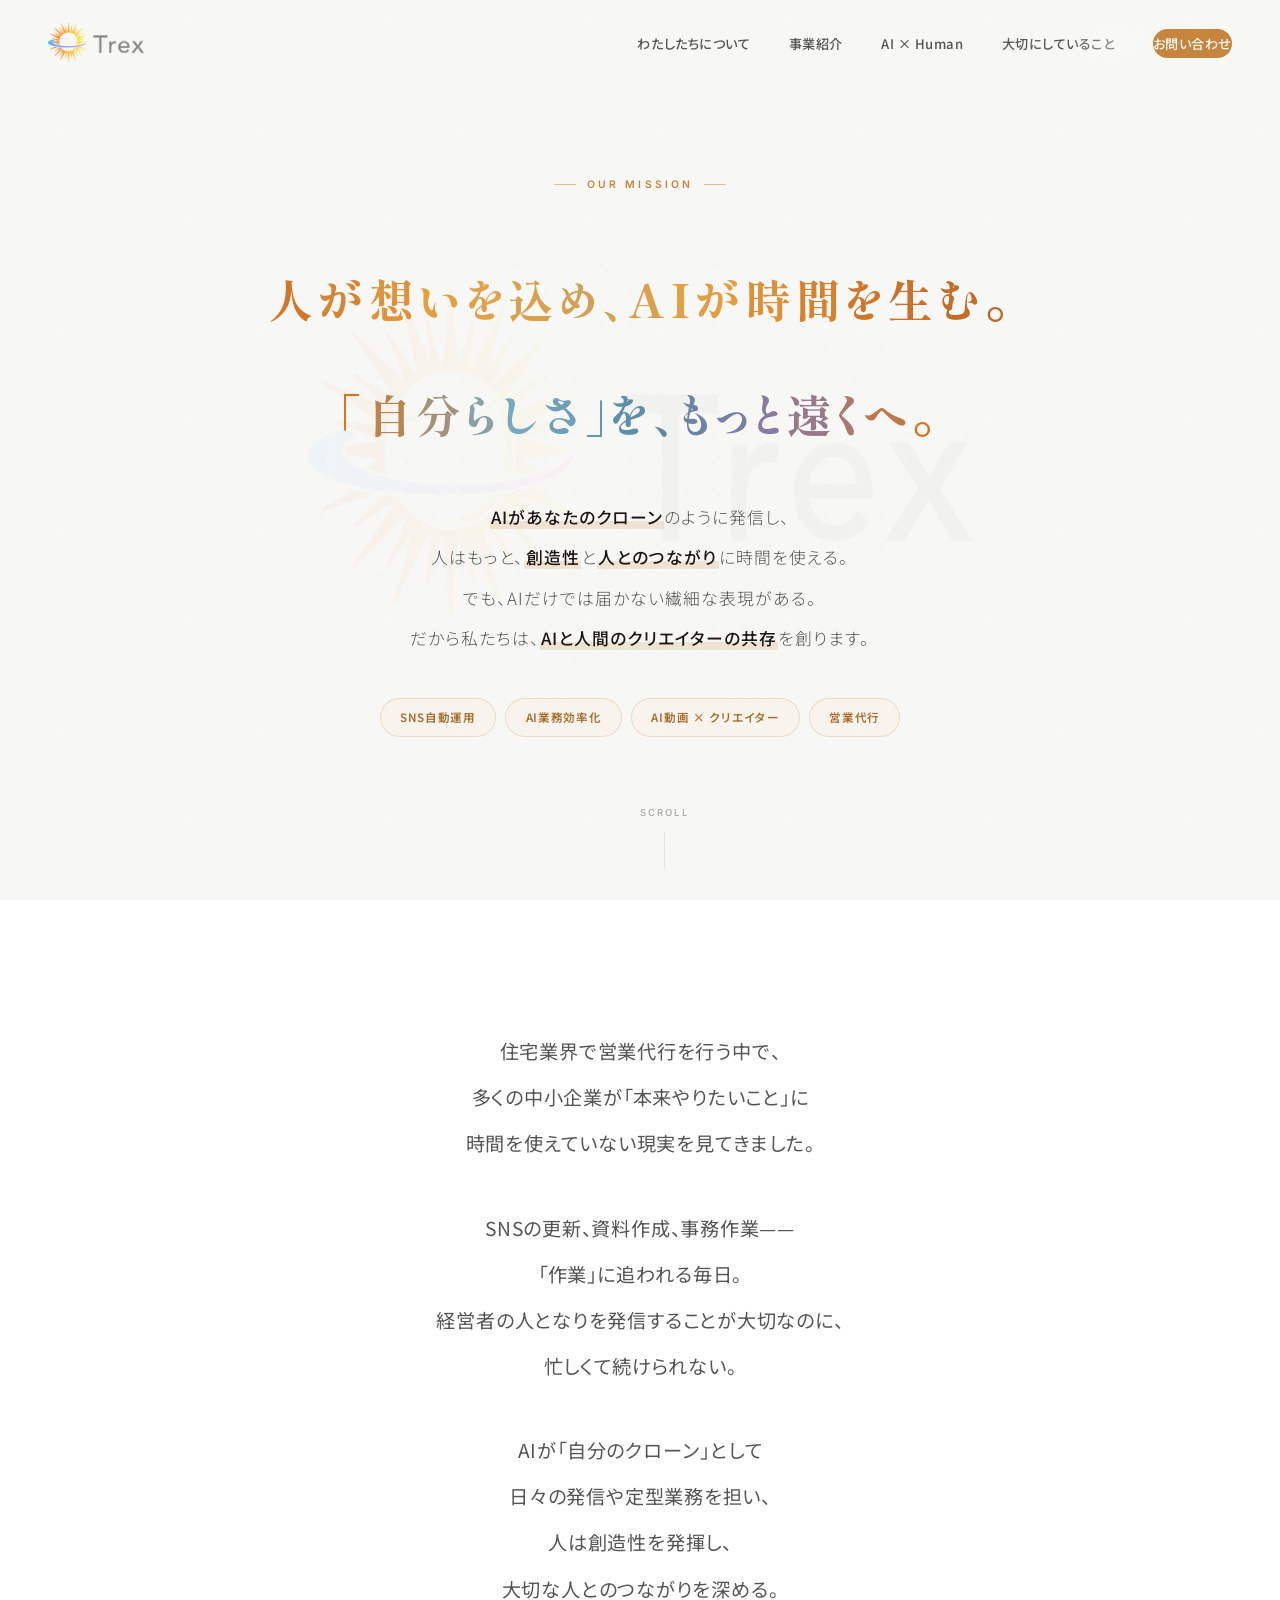
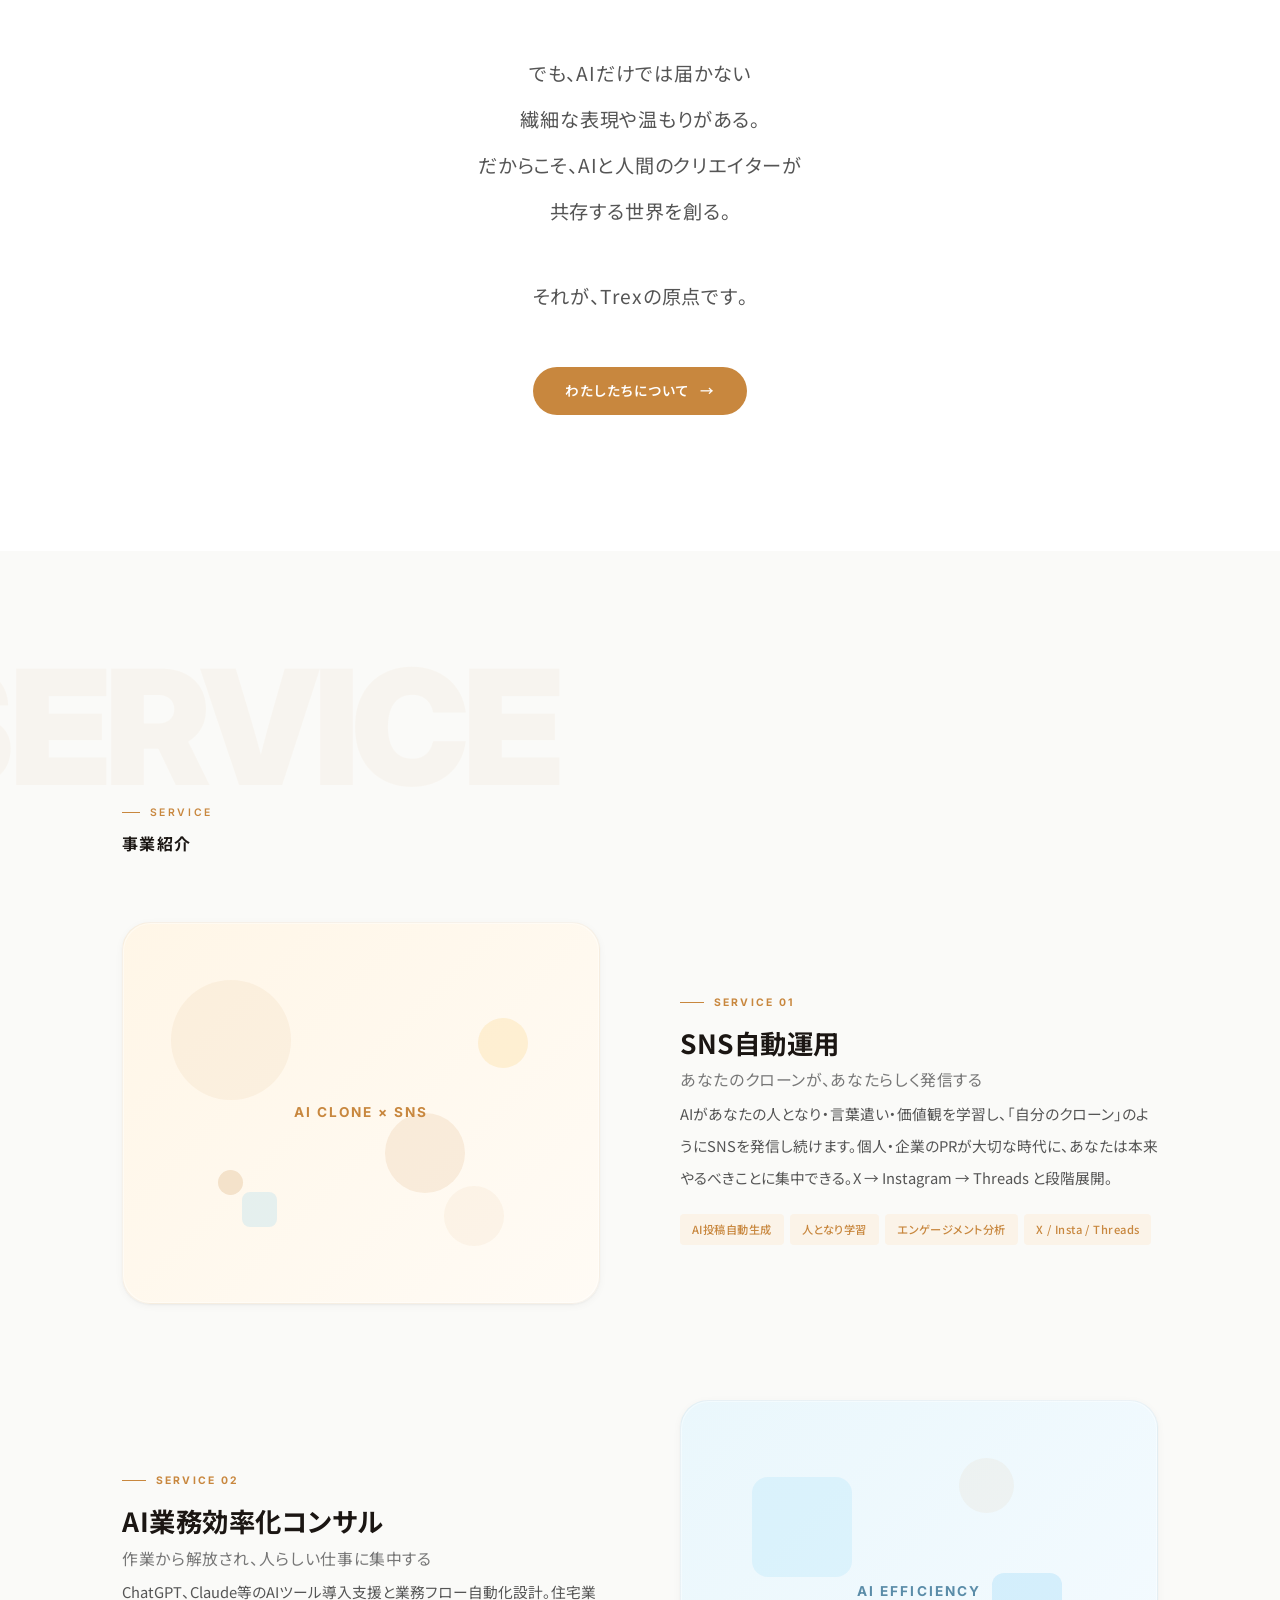
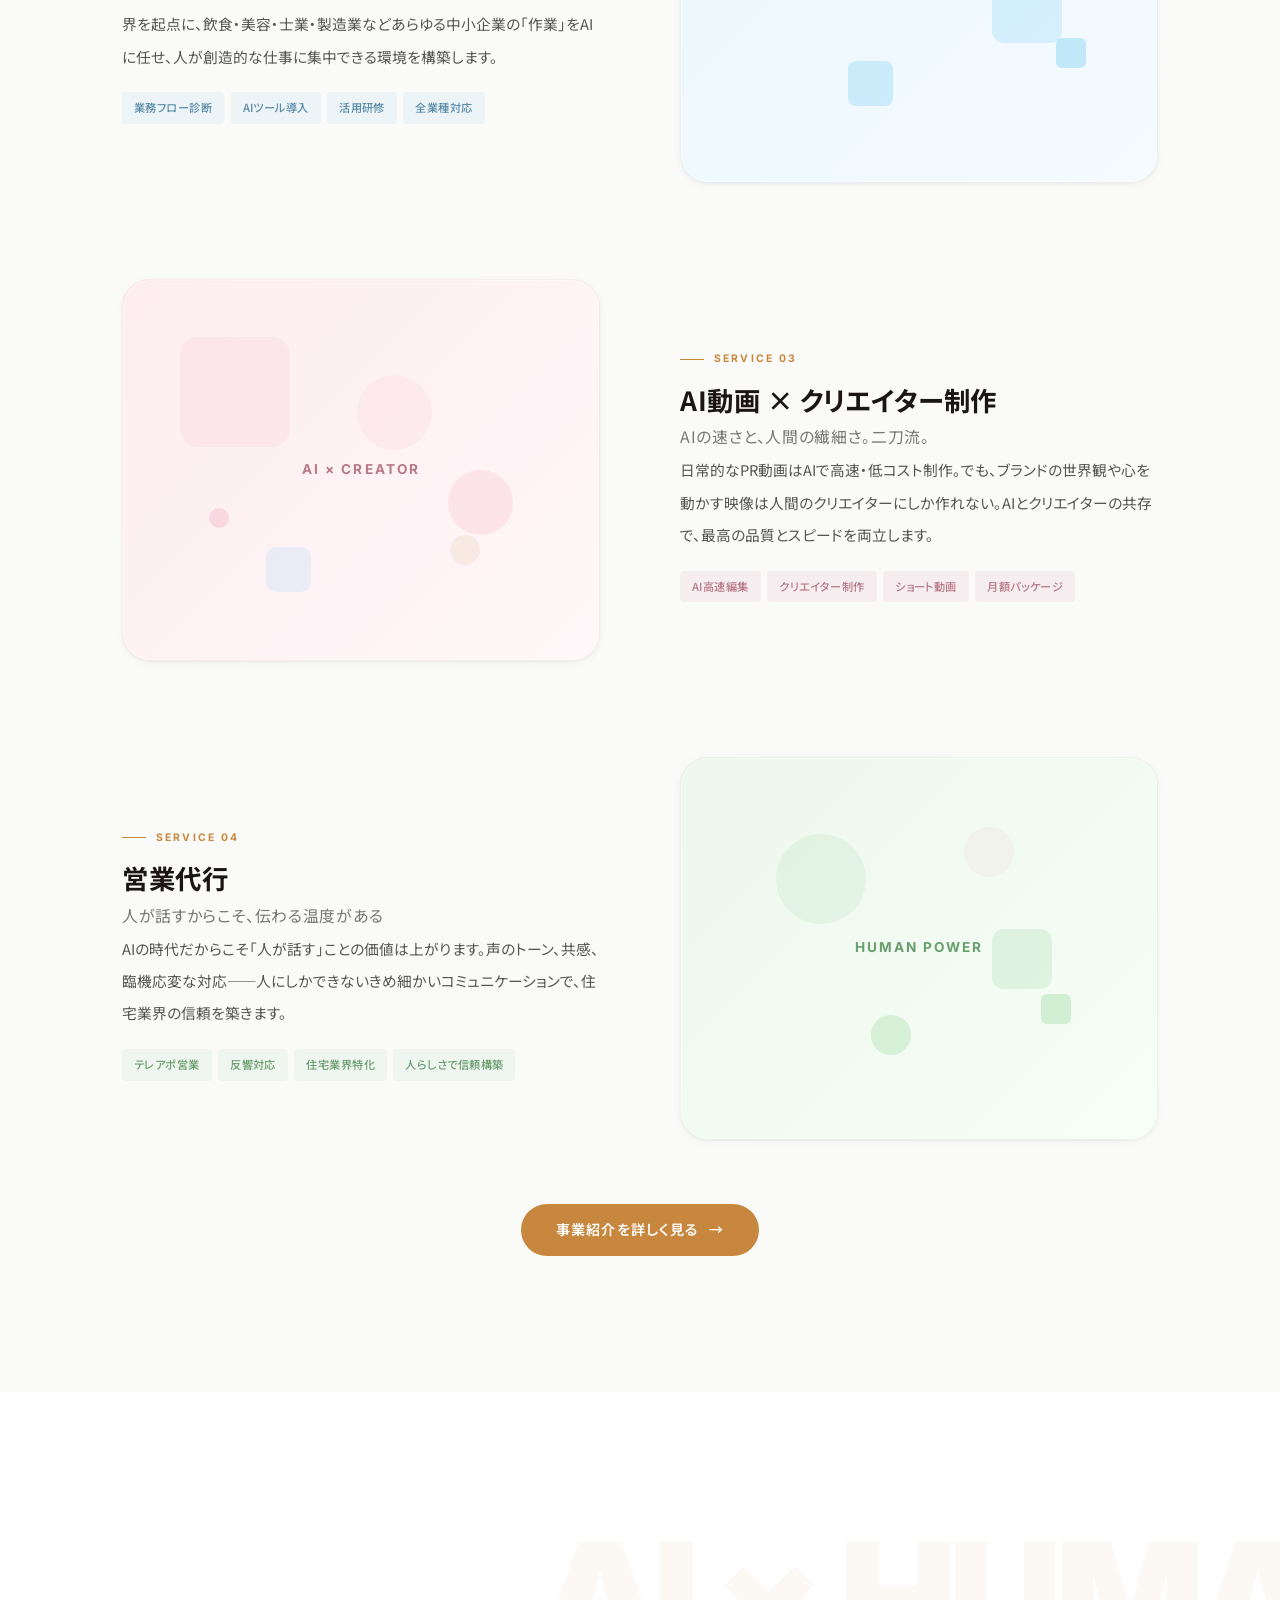
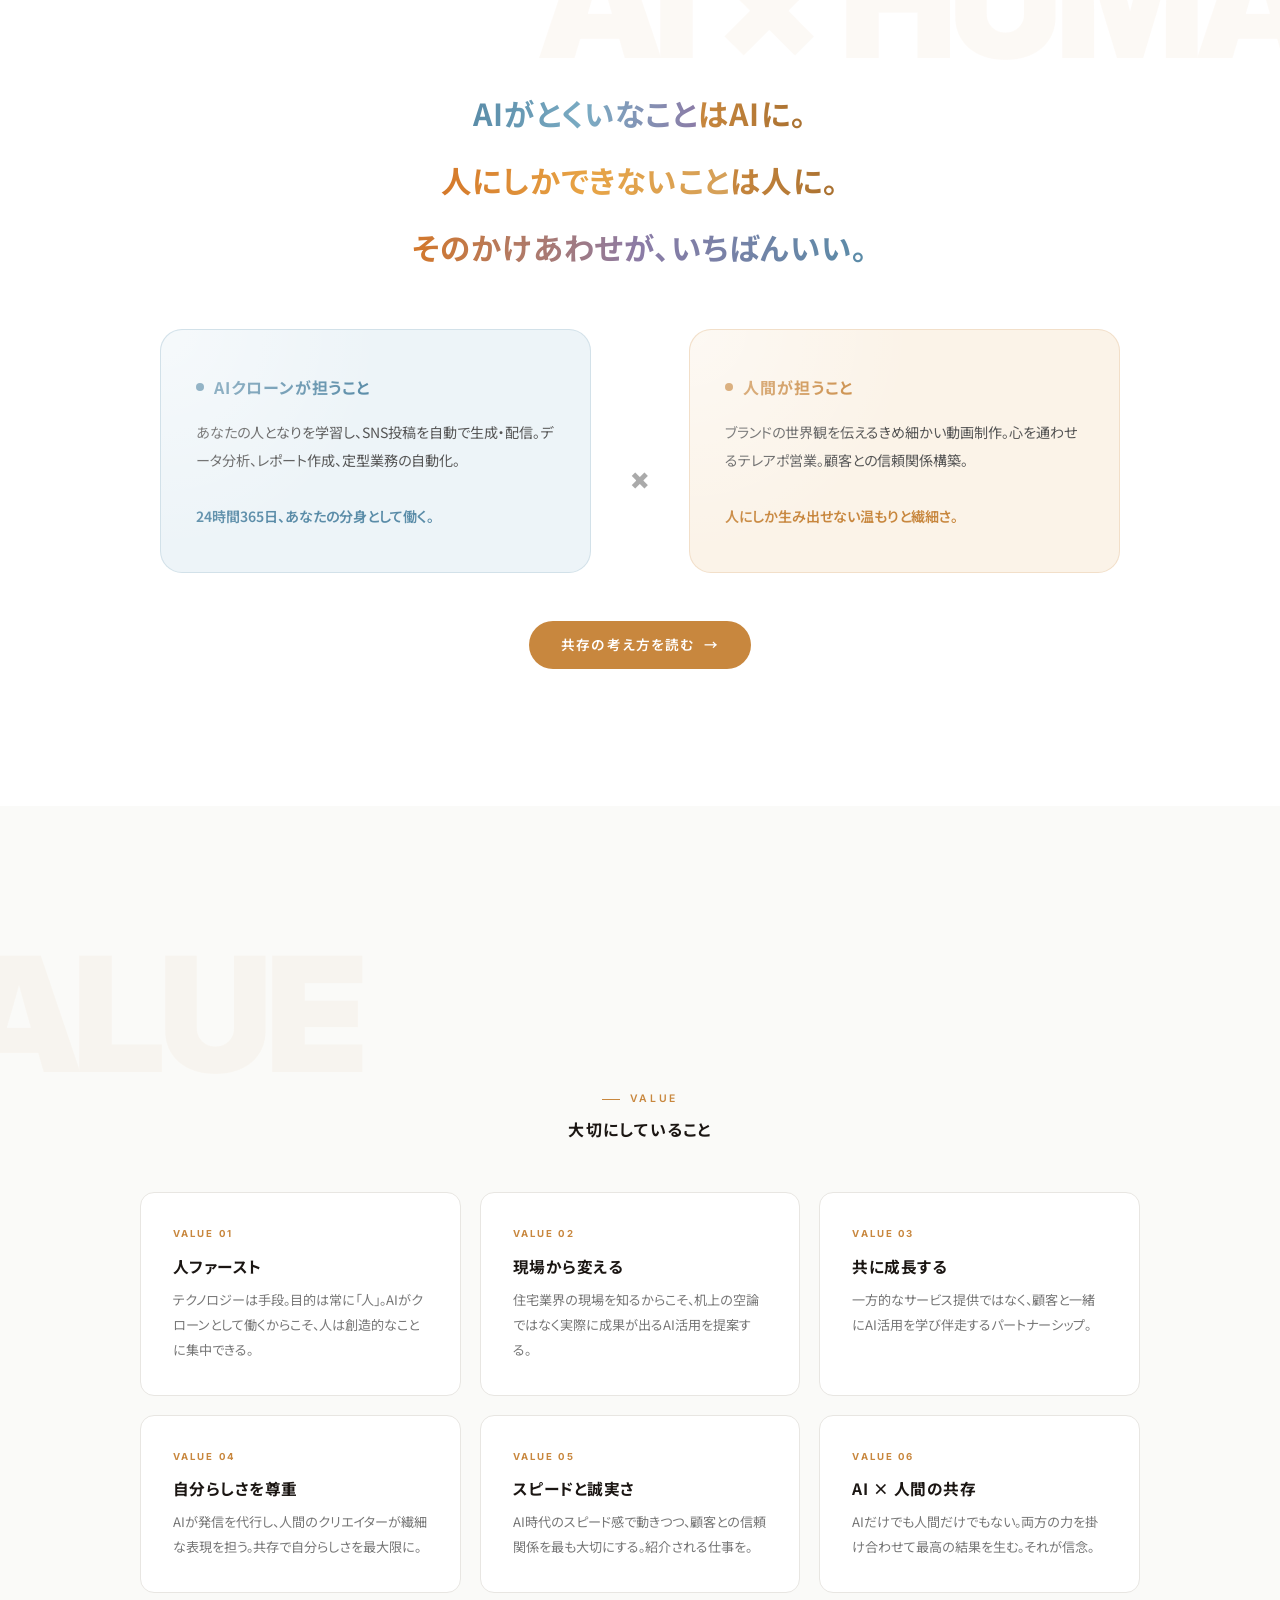
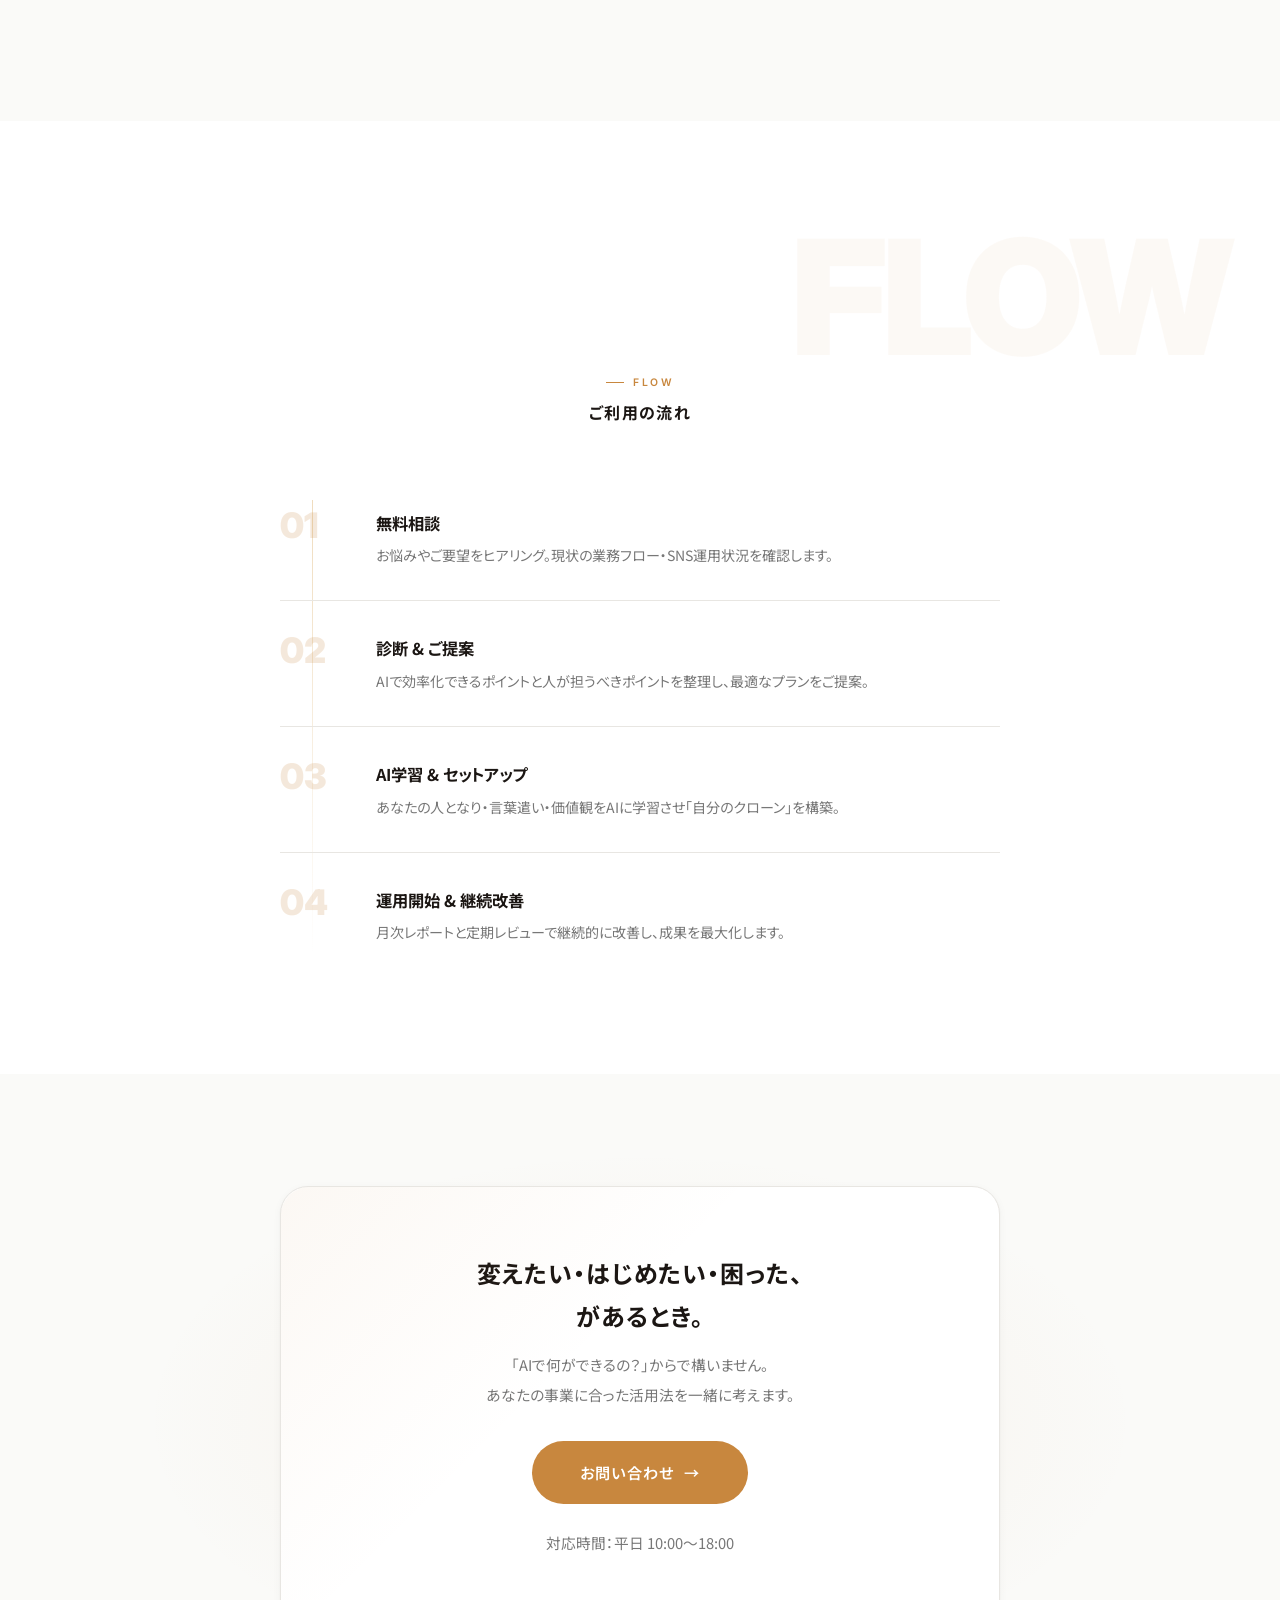
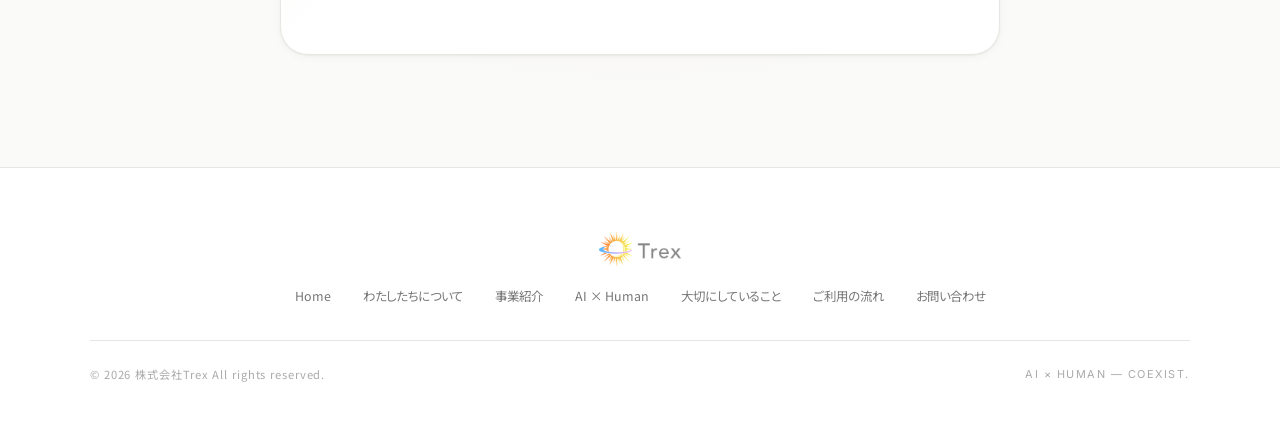
==== index.html @ ad56b07e "Initial commit: Trex HP v7 multi-page site" ====
<!DOCTYPE html>
<html lang="ja">
<head>
<meta charset="UTF-8">
<meta name="viewport" content="width=device-width, initial-scale=1.0">
<title>株式会社Trex — AIの力で、自分らしく。</title>
<meta name="description" content="AIがあなたのクローンのように発信し、人はもっと創造性と人とのつながりに時間を使える。AI × 人間のクリエイター共存を創る、株式会社Trex。">
<link rel="icon" type="image/png" href="assets/logo.png">
<link rel="stylesheet" href="assets/style.css">
</head>
<body>

<nav id="nav"><div class="nav-inner">
  <a href="index.html" class="logo"><img src="assets/logo.png" alt="Trex"></a>
  <ul class="nav-links" id="navLinks">
    <li><a href="about.html">わたしたちについて</a></li>
    <li><a href="service.html">事業紹介</a></li>
    <li><a href="coexist.html">AI × Human</a></li>
    <li><a href="values.html">大切にしていること</a></li>
    <li><a href="contact.html" class="nav-cta">お問い合わせ</a></li>
  </ul>
  <button class="ham" onclick="document.getElementById('navLinks').classList.toggle('open')"><span></span><span></span><span></span></button>
</div></nav>

<!-- ========================================
     HERO
     ======================================== -->
<section class="hero">
  <div class="hero-bg-shapes">
    <div class="shape s1"></div><div class="shape s2"></div>
    <div class="shape s3"></div><div class="shape s4"></div>
  </div>
  <div class="hero-watermark" id="heroWatermark">
    <img src="assets/logo.png" alt="">
  </div>
  <div class="hero-center">
    <div class="hero-label">Our Mission</div>
    <h1 class="hero-headline" id="headline" data-lines="人が想いを込め、AIが時間を生む。|「自分らしさ」を、もっと遠くへ。"></h1>
    <div class="hero-mission" id="heroMission">
      <span class="hm-line"><em>AIがあなたのクローン</em>のように発信し、</span>
      <span class="hm-line">人はもっと、<em>創造性</em>と<em>人とのつながり</em>に時間を使える。</span>
      <span class="hm-line">でも、AIだけでは届かない繊細な表現がある。</span>
      <span class="hm-line">だから私たちは、<em>AIと人間のクリエイターの共存</em>を創ります。</span>
    </div>
    <div class="hero-badges" id="heroBadges">
      <span class="badge">SNS自動運用</span>
      <span class="badge">AI業務効率化</span>
      <span class="badge">AI動画 × クリエイター</span>
      <span class="badge">営業代行</span>
    </div>
  </div>
  <div class="scroll-ind"><span>SCROLL</span><div class="scroll-bar"></div></div>
</section>

<!-- MISSION -->
<section class="mission-sec" id="mission">
  <div class="sec-inner">
    <div class="mission-text" id="missionBlock">住宅業界で営業代行を行う中で、<br>多くの中小企業が「本来やりたいこと」に<br>時間を使えていない現実を見てきました。||SNSの更新、資料作成、事務作業——<br>「作業」に追われる毎日。<br>経営者の人となりを発信することが大切なのに、<br>忙しくて続けられない。||AIが「自分のクローン」として<br>日々の発信や定型業務を担い、<br>人は創造性を発揮し、<br>大切な人とのつながりを深める。||でも、AIだけでは届かない<br>繊細な表現や温もりがある。<br>だからこそ、AIと人間のクリエイターが<br>共存する世界を創る。||それが、Trexの原点です。</div>
    <div style="text-align:center;margin-top:3rem;">
      <a href="about.html" class="cta-btn" style="padding:.7rem 2rem;font-size:.85rem;">わたしたちについて</a>
    </div>
  </div>
</section>

<!-- SERVICE -->
<section class="service-sec" id="service">
  <div class="sec-inner">
    <div class="big-en" data-speed="0.12">SERVICE</div>
    <div style="margin-top:-1rem;">
      <div class="sec-label">Service</div>
      <div class="sec-title">事業紹介</div>
    </div>

    <div class="svc-list">
      <div class="svc">
        <div class="svc-vis v-primary">
          <div class="geo float" style="width:120px;height:120px;background:rgba(200,135,62,.08);top:15%;left:10%;"></div>
          <div class="geo float" style="width:80px;height:80px;background:rgba(200,135,62,.12);top:50%;left:55%;animation-delay:-2s;"></div>
          <div class="geo" style="width:50px;height:50px;background:rgba(247,181,44,.15);top:25%;right:15%;"></div>
          <div class="geo" style="width:35px;height:35px;background:rgba(0,159,232,.1);bottom:20%;left:25%;border-radius:8px;"></div>
          <div class="geo float" style="width:60px;height:60px;background:rgba(200,135,62,.06);bottom:15%;right:20%;animation-delay:-4s;"></div>
          <div class="geo" style="width:25px;height:25px;background:rgba(200,135,62,.2);top:65%;left:20%;"></div>
          <div class="vis-label" style="color:var(--primary);">AI Clone × SNS</div>
        </div>
        <div class="svc-body">
          <div class="svc-num">SERVICE 01</div>
          <h3>SNS自動運用<small>あなたのクローンが、あなたらしく発信する</small></h3>
          <p>AIがあなたの人となり・言葉遣い・価値観を学習し、「自分のクローン」のようにSNSを発信し続けます。個人・企業のPRが大切な時代に、あなたは本来やるべきことに集中できる。X → Instagram → Threads と段階展開。</p>
          <div class="svc-tags"><span class="t-o">AI投稿自動生成</span><span class="t-o">人となり学習</span><span class="t-o">エンゲージメント分析</span><span class="t-o">X / Insta / Threads</span></div>
        </div>
      </div>

      <div class="svc">
        <div class="svc-vis v-blue">
          <div class="geo" style="width:100px;height:100px;background:rgba(0,159,232,.08);top:20%;left:15%;border-radius:16px;"></div>
          <div class="geo float" style="width:70px;height:70px;background:rgba(0,159,232,.12);top:45%;right:20%;border-radius:12px;"></div>
          <div class="geo" style="width:45px;height:45px;background:rgba(0,159,232,.16);bottom:20%;left:35%;border-radius:8px;"></div>
          <div class="geo float" style="width:55px;height:55px;background:rgba(200,135,62,.06);top:15%;right:30%;animation-delay:-3s;"></div>
          <div class="geo" style="width:30px;height:30px;background:rgba(0,159,232,.2);bottom:30%;right:15%;border-radius:6px;"></div>
          <div class="vis-label" style="color:var(--blue);">AI Efficiency</div>
        </div>
        <div class="svc-body">
          <div class="svc-num">SERVICE 02</div>
          <h3>AI業務効率化コンサル<small>作業から解放され、人らしい仕事に集中する</small></h3>
          <p>ChatGPT、Claude等のAIツール導入支援と業務フロー自動化設計。住宅業界を起点に、飲食・美容・士業・製造業などあらゆる中小企業の「作業」をAIに任せ、人が創造的な仕事に集中できる環境を構築します。</p>
          <div class="svc-tags"><span class="t-b">業務フロー診断</span><span class="t-b">AIツール導入</span><span class="t-b">活用研修</span><span class="t-b">全業種対応</span></div>
        </div>
      </div>

      <div class="svc">
        <div class="svc-vis v-pink">
          <div class="geo" style="width:110px;height:110px;background:rgba(232,107,138,.07);top:15%;left:12%;border-radius:18px;"></div>
          <div class="geo float" style="width:65px;height:65px;background:rgba(232,107,138,.12);top:50%;right:18%;"></div>
          <div class="geo" style="width:45px;height:45px;background:rgba(0,159,232,.08);bottom:18%;left:30%;border-radius:10px;"></div>
          <div class="geo float" style="width:75px;height:75px;background:rgba(232,107,138,.06);top:25%;right:35%;animation-delay:-3s;"></div>
          <div class="geo" style="width:30px;height:30px;background:rgba(200,135,62,.1);bottom:25%;right:25%;"></div>
          <div class="geo" style="width:20px;height:20px;background:rgba(232,107,138,.18);top:60%;left:18%;"></div>
          <div class="vis-label" style="color:var(--pink);">AI × Creator</div>
        </div>
        <div class="svc-body">
          <div class="svc-num">SERVICE 03</div>
          <h3>AI動画 × クリエイター制作<small>AIの速さと、人間の繊細さ。二刀流。</small></h3>
          <p>日常的なPR動画はAIで高速・低コスト制作。でも、ブランドの世界観や心を動かす映像は人間のクリエイターにしか作れない。AIとクリエイターの共存で、最高の品質とスピードを両立します。</p>
          <div class="svc-tags"><span class="t-pk">AI高速編集</span><span class="t-pk">クリエイター制作</span><span class="t-pk">ショート動画</span><span class="t-pk">月額パッケージ</span></div>
        </div>
      </div>

      <div class="svc">
        <div class="svc-vis v-green">
          <div class="geo" style="width:90px;height:90px;background:rgba(76,175,80,.07);top:20%;left:20%;"></div>
          <div class="geo float" style="width:60px;height:60px;background:rgba(76,175,80,.12);top:45%;right:22%;border-radius:12px;"></div>
          <div class="geo" style="width:40px;height:40px;background:rgba(76,175,80,.16);bottom:22%;left:40%;"></div>
          <div class="geo float" style="width:50px;height:50px;background:rgba(232,107,138,.06);top:18%;right:30%;animation-delay:-4s;"></div>
          <div class="geo" style="width:30px;height:30px;background:rgba(76,175,80,.2);bottom:30%;right:18%;border-radius:6px;"></div>
          <div class="vis-label" style="color:var(--green);">Human Power</div>
        </div>
        <div class="svc-body">
          <div class="svc-num">SERVICE 04</div>
          <h3>営業代行<small>人が話すからこそ、伝わる温度がある</small></h3>
          <p>AIの時代だからこそ「人が話す」ことの価値は上がります。声のトーン、共感、臨機応変な対応——人にしかできないきめ細かいコミュニケーションで、住宅業界の信頼を築きます。</p>
          <div class="svc-tags"><span class="t-g">テレアポ営業</span><span class="t-g">反響対応</span><span class="t-g">住宅業界特化</span><span class="t-g">人らしさで信頼構築</span></div>
        </div>
      </div>
    </div>

    <div style="text-align:center;margin-top:4rem;">
      <a href="service.html" class="cta-btn" style="padding:.8rem 2.2rem;font-size:.88rem;">事業紹介を詳しく見る</a>
    </div>
  </div>
</section>

<!-- AI × HUMAN -->
<section class="coexist-sec" id="coexist">
  <div class="sec-inner">
    <div class="big-en" data-speed="-0.08" style="text-align:center;">AI × HUMAN</div>
    <h2><em class="c-ai">AIがとくいなこと</em><span class="c-mid">はAIに。</span><br><em class="c-hu">人にしかできないこと</em><span class="c-mid">は人に。</span><br><span class="c-last">そのかけあわせが、いちばんいい。</span></h2>
    <div class="co-grid">
      <div class="co-card ai" data-tilt>
        <h3>AIクローンが担うこと</h3>
        <p>あなたの人となりを学習し、SNS投稿を自動で生成・配信。データ分析、レポート作成、定型業務の自動化。<br><br><strong style="color:var(--blue);">24時間365日、あなたの分身として働く。</strong></p>
      </div>
      <div class="co-x">×</div>
      <div class="co-card hu" data-tilt>
        <h3>人間が担うこと</h3>
        <p>ブランドの世界観を伝えるきめ細かい動画制作。心を通わせるテレアポ営業。顧客との信頼関係構築。<br><br><strong style="color:var(--primary);">人にしか生み出せない温もりと繊細さ。</strong></p>
      </div>
    </div>
    <div style="margin-top:3rem;">
      <a href="coexist.html" class="cta-btn" style="padding:.7rem 2rem;font-size:.85rem;">共存の考え方を読む</a>
    </div>
  </div>
</section>

<!-- VALUES -->
<section class="values-sec" id="values">
  <div class="sec-inner">
    <div class="big-en" data-speed="0.1" style="text-align:center;">VALUE</div>
    <div style="text-align:center;margin-top:-1rem;"><div class="sec-label">Value</div><div class="sec-title">大切にしていること</div></div>
    <div class="val-grid">
      <div class="val"><div class="val-n">VALUE 01</div><h4>人ファースト</h4><p>テクノロジーは手段。目的は常に「人」。AIがクローンとして働くからこそ、人は創造的なことに集中できる。</p></div>
      <div class="val"><div class="val-n">VALUE 02</div><h4>現場から変える</h4><p>住宅業界の現場を知るからこそ、机上の空論ではなく実際に成果が出るAI活用を提案する。</p></div>
      <div class="val"><div class="val-n">VALUE 03</div><h4>共に成長する</h4><p>一方的なサービス提供ではなく、顧客と一緒にAI活用を学び伴走するパートナーシップ。</p></div>
      <div class="val"><div class="val-n">VALUE 04</div><h4>自分らしさを尊重</h4><p>AIが発信を代行し、人間のクリエイターが繊細な表現を担う。共存で自分らしさを最大限に。</p></div>
      <div class="val"><div class="val-n">VALUE 05</div><h4>スピードと誠実さ</h4><p>AI時代のスピード感で動きつつ、顧客との信頼関係を最も大切にする。紹介される仕事を。</p></div>
      <div class="val"><div class="val-n">VALUE 06</div><h4>AI × 人間の共存</h4><p>AIだけでも人間だけでもない。両方の力を掛け合わせて最高の結果を生む。それが信念。</p></div>
    </div>
  </div>
</section>

<!-- FLOW -->
<section class="flow-sec" id="flow">
  <div class="sec-inner">
    <div class="big-en" data-speed="-0.06" style="text-align:center;">FLOW</div>
    <div style="text-align:center;margin-top:-1rem;"><div class="sec-label">Flow</div><div class="sec-title">ご利用の流れ</div></div>
    <div class="fl-list">
      <div class="fl"><div class="fl-n">01</div><div><h4>無料相談</h4><p>お悩みやご要望をヒアリング。現状の業務フロー・SNS運用状況を確認します。</p></div></div>
      <div class="fl"><div class="fl-n">02</div><div><h4>診断 & ご提案</h4><p>AIで効率化できるポイントと人が担うべきポイントを整理し、最適なプランをご提案。</p></div></div>
      <div class="fl"><div class="fl-n">03</div><div><h4>AI学習 & セットアップ</h4><p>あなたの人となり・言葉遣い・価値観をAIに学習させ「自分のクローン」を構築。</p></div></div>
      <div class="fl"><div class="fl-n">04</div><div><h4>運用開始 & 継続改善</h4><p>月次レポートと定期レビューで継続的に改善し、成果を最大化します。</p></div></div>
    </div>
  </div>
</section>

<!-- CTA -->
<section class="cta-sec" id="contact-cta">
  <div class="cta-box">
    <h2>変えたい・はじめたい・困った、<br>があるとき。</h2>
    <p>「AIで何ができるの？」からで構いません。<br>あなたの事業に合った活用法を一緒に考えます。</p>
    <a href="contact.html" class="cta-btn">お問い合わせ</a>
    <p class="cta-sm">対応時間：平日 10:00〜18:00</p>
  </div>
</section>

<footer>
  <div class="ft-inner">
    <div class="ft-logo"><img src="assets/logo.png" alt="Trex"></div>
    <div class="ft-links">
      <a href="index.html">Home</a>
      <a href="about.html">わたしたちについて</a>
      <a href="service.html">事業紹介</a>
      <a href="coexist.html">AI × Human</a>
      <a href="values.html">大切にしていること</a>
      <a href="flow.html">ご利用の流れ</a>
      <a href="contact.html">お問い合わせ</a>
    </div>
    <div class="ft-meta">
      <p class="cp">© 2026 株式会社Trex All rights reserved.</p>
      <span class="ft-sm">AI × Human — Coexist.</span>
    </div>
  </div>
</footer>

<script src="assets/script.js"></script>
</body>
</html>
---- assets/style.css ----
/* =========================================================
   Trex — shared stylesheet (v7)
   ========================================================= */
@import url('https://fonts.googleapis.com/css2?family=Noto+Sans+JP:wght@300;400;500;700;900&family=Inter:wght@300;400;500;600;700;800;900&family=Noto+Serif+JP:wght@400;700;900&family=Shippori+Mincho:wght@700;900&display=swap');

*, *::before, *::after { margin: 0; padding: 0; box-sizing: border-box; }

:root{
  --primary:#C8873E;--primary-dark:#A87030;--primary-light:#D9A85C;--primary-pale:#FBF3E8;
  --blue:#5A8CA8;--blue-pale:#EDF4F8;
  --purple:#8B7BA6;--purple-pale:#F0EDF5;
  --pink:#B87A88;--pink-pale:#F5EDF0;
  --green:#6A9E6E;--green-pale:#EFF5EF;
  --bg:#FAFAF8;--bg-deep:#F5F3EE;--white:#FFFFFF;
  --text:#1B1613;--text-mid:#555;--text-light:#777;--text-lighter:#AAA;
  --border:#E8E6E2;--border-strong:#D9D6D0;
  --shadow-sm:0 1px 2px rgba(20,15,10,.04),0 2px 8px rgba(20,15,10,.04);
  --shadow-md:0 4px 14px rgba(20,15,10,.06),0 12px 32px rgba(20,15,10,.05);
  --shadow-lg:0 8px 28px rgba(20,15,10,.08),0 24px 64px rgba(20,15,10,.07);
  --ease:cubic-bezier(.22,1,.36,1);
  --ease-out-expo:cubic-bezier(.16,1,.3,1);
  --r-sm:8px;--r-md:14px;--r-lg:22px;--r-xl:28px;
}

html{scroll-behavior:smooth;font-size:16px;}
body{
  font-family:'Noto Sans JP',sans-serif;background:var(--bg);color:var(--text);
  line-height:1.9;overflow-x:hidden;-webkit-font-smoothing:antialiased;
  font-feature-settings:"palt" 1,"pkna" 1;
  text-rendering:optimizeLegibility;
}
::selection{background:var(--primary-pale);color:var(--primary-dark);}
img{max-width:100%;display:block;}

/* ===== Grain texture overlay ===== */
body::before{
  content:'';position:fixed;inset:0;pointer-events:none;z-index:1000;opacity:.035;mix-blend-mode:multiply;
  background-image:url("data:image/svg+xml;utf8,<svg xmlns='http://www.w3.org/2000/svg' width='200' height='200'><filter id='n'><feTurbulence type='fractalNoise' baseFrequency='0.9' numOctaves='2' stitchTiles='stitch'/><feColorMatrix values='0 0 0 0 0.08 0 0 0 0 0.06 0 0 0 0 0.05 0 0 0 1 0'/></filter><rect width='100%' height='100%' filter='url(%23n)'/></svg>");
}

/* ===== Scroll progress bar ===== */
.scroll-progress{position:fixed;top:0;left:0;height:2px;width:0;
  background:linear-gradient(90deg,var(--primary-light),var(--primary),var(--primary-dark));
  z-index:1001;transition:width .1s linear;box-shadow:0 0 10px rgba(200,135,62,.4);}

/* ===== Custom cursor dot ===== */
.cursor-dot{position:fixed;top:0;left:0;width:8px;height:8px;border-radius:50%;
  background:var(--primary);pointer-events:none;z-index:9999;mix-blend-mode:multiply;
  transform:translate(-50%,-50%);transition:width .3s,height .3s,background .3s,opacity .3s;
  opacity:0;}
.cursor-ring{position:fixed;top:0;left:0;width:36px;height:36px;border-radius:50%;
  border:1px solid var(--primary);pointer-events:none;z-index:9999;
  transform:translate(-50%,-50%);transition:transform .3s var(--ease),width .3s,height .3s,opacity .3s,border-color .3s;
  opacity:0;}
.cursor-dot.active,.cursor-ring.active{opacity:.6;}
.cursor-ring.grow{width:64px;height:64px;border-color:var(--primary-dark);}
@media (hover:none),(pointer:coarse){.cursor-dot,.cursor-ring{display:none;}}

/* ===== NAV ===== */
nav{position:fixed;top:0;left:0;right:0;z-index:999;padding:1.4rem 3rem;
    transition:padding .5s var(--ease),background .5s var(--ease),box-shadow .5s var(--ease);}
nav.scrolled{padding:.75rem 3rem;background:rgba(250,250,248,.82);
  backdrop-filter:saturate(180%) blur(18px);-webkit-backdrop-filter:saturate(180%) blur(18px);
  box-shadow:0 1px 0 rgba(0,0,0,.05),0 10px 30px -20px rgba(0,0,0,.15);}
.nav-inner{max-width:1200px;margin:0 auto;display:flex;justify-content:space-between;align-items:center;}
.logo{display:flex;align-items:center;gap:.6rem;text-decoration:none;}
.logo img{height:40px;width:auto;transition:height .5s var(--ease),filter .3s;}
nav.scrolled .logo img{height:32px;}
.logo:hover img{filter:drop-shadow(0 4px 10px rgba(200,135,62,.25));}
.logo span{font-size:.6rem;font-weight:400;color:var(--text-light);letter-spacing:.15em;}

.nav-links{display:flex;gap:2.4rem;list-style:none;align-items:center;}
.nav-links a{color:var(--text-mid);text-decoration:none;font-size:.82rem;font-weight:500;
  letter-spacing:.04em;transition:color .3s;position:relative;padding:.3rem 0;}
.nav-links a::after{content:'';position:absolute;bottom:-2px;left:0;width:0;height:1.5px;
  background:linear-gradient(90deg,var(--primary),var(--primary-light));
  transition:width .4s var(--ease);border-radius:2px;}
.nav-links a:hover,.nav-links a.active{color:var(--primary);}
.nav-links a:hover::after,.nav-links a.active::after{width:100%;}
.nav-cta{background:var(--primary)!important;color:#fff!important;padding:.55rem 1.6rem;
  border-radius:999px;transition:all .3s!important;overflow:hidden;position:relative;}
.nav-cta::after{display:none!important;}
.nav-cta::before{content:'';position:absolute;top:0;left:-100%;width:100%;height:100%;
  background:linear-gradient(120deg,transparent,rgba(255,255,255,.35),transparent);
  transition:left .7s var(--ease);}
.nav-cta:hover{background:var(--primary-dark)!important;transform:translateY(-1px);
  box-shadow:0 8px 22px rgba(200,135,62,.28);}
.nav-cta:hover::before{left:100%;}

.ham{display:none;background:none;border:none;cursor:pointer;width:28px;height:20px;position:relative;}
.ham span{display:block;width:100%;height:1.5px;background:var(--text);position:absolute;left:0;transition:.3s;border-radius:1px;}
.ham span:nth-child(1){top:0;}.ham span:nth-child(2){top:9px;}.ham span:nth-child(3){top:18px;}

/* ===== HERO ===== */
.hero{min-height:100vh;display:flex;align-items:center;justify-content:center;
  position:relative;overflow:hidden;padding:0 2rem;}
.hero-bg-shapes{position:absolute;inset:0;pointer-events:none;overflow:hidden;}
.hero-bg-shapes .shape{position:absolute;border-radius:50%;opacity:0;animation:floatShape 20s ease-in-out infinite;filter:blur(.5px);}
.hero-bg-shapes .s1{width:320px;height:320px;background:radial-gradient(circle,rgba(200,135,62,.08),transparent 70%);top:8%;left:-5%;animation-delay:0s;}
.hero-bg-shapes .s2{width:220px;height:220px;background:radial-gradient(circle,rgba(90,140,168,.06),transparent 70%);top:58%;right:3%;animation-delay:-7s;}
.hero-bg-shapes .s3{width:280px;height:280px;background:radial-gradient(circle,rgba(184,122,136,.05),transparent 70%);bottom:8%;left:28%;animation-delay:-13s;}
.hero-bg-shapes .s4{width:160px;height:160px;background:radial-gradient(circle,rgba(200,135,62,.05),transparent 70%);top:18%;right:22%;animation-delay:-4s;}

/* subtle dotted grid in hero */
.hero::before{content:'';position:absolute;inset:0;
  background-image:radial-gradient(rgba(20,15,10,.08) 1px,transparent 1px);
  background-size:28px 28px;mask-image:radial-gradient(ellipse at center,black 30%,transparent 75%);
  -webkit-mask-image:radial-gradient(ellipse at center,black 30%,transparent 75%);
  opacity:.35;pointer-events:none;}

.hero-center{text-align:center;position:relative;z-index:2;max-width:900px;}
.hero-watermark{position:absolute;top:50%;left:50%;transform:translate(-50%,-50%);z-index:1;pointer-events:none;opacity:.22;transition:opacity 2s ease,transform 2s ease;}
.hero-watermark img{height:clamp(180px,30vw,320px);width:auto;}
.hero-watermark.faded{opacity:.05;transform:translate(-50%,-50%) scale(1.04);}

.hero-label{font-family:'Inter';font-size:.65rem;font-weight:600;letter-spacing:.3em;
  color:var(--primary);text-transform:uppercase;margin-bottom:2rem;opacity:0;transform:translateY(10px);
  animation:fadeUp .8s var(--ease) .3s forwards;display:inline-flex;align-items:center;gap:.7rem;}
.hero-label::before,.hero-label::after{content:'';display:inline-block;width:22px;height:1px;background:var(--primary);opacity:.5;}

.hero-headline{font-family:'Shippori Mincho','Noto Serif JP','Noto Sans JP',serif;
  font-size:clamp(2.6rem,6.5vw,4.8rem);font-weight:900;line-height:1.5;letter-spacing:.06em;margin-bottom:.5rem;}
.hero-headline .ch{display:inline-block;opacity:0;
  transform:translate(var(--x),var(--y)) rotate(var(--r)) scale(.4);filter:blur(10px);
  transition:all 1.4s var(--ease);}
.hero-headline .ch.in{opacity:1;transform:translate(0,0) rotate(0deg) scale(1);filter:blur(0);}
.hero-headline .ch.sp{width:.35em;}
.hero-headline .brk{display:block;height:0;}
.hero-headline .ch{color:#aaa;}
.hero-headline .ch.grad{transition:color 1s ease;}

.hero-mission{font-size:clamp(.85rem,1.6vw,1.05rem);color:var(--text-mid);line-height:2.4;letter-spacing:.06em;font-weight:300;margin-top:2.5rem;}
.hero-mission em{font-style:normal;font-weight:500;color:var(--text);
  background:linear-gradient(transparent 65%,rgba(200,135,62,.18) 65%);padding:0 .08em;}
.hero-mission .hm-line{display:block;opacity:0;transform:translateY(30px) scale(.92);filter:blur(6px);transition:all .8s var(--ease);}
.hero-mission.show .hm-line{opacity:1;transform:translateY(0) scale(1);filter:blur(0);}

.hero-badges{display:flex;gap:.6rem;justify-content:center;flex-wrap:wrap;margin-top:2.5rem;}
.hero-badges .badge{padding:.45rem 1.2rem;border-radius:999px;font-size:.72rem;font-weight:600;
  letter-spacing:.06em;border:1.5px solid rgba(200,135,62,.22);background:rgba(251,243,232,.55);
  color:var(--primary-dark);transition:all .4s var(--ease);
  opacity:0;transform:translateY(20px) scale(.8);filter:blur(4px);cursor:default;}
.hero-badges .badge.in{opacity:1;transform:translateY(0) scale(1);filter:blur(0);}
.hero-badges .badge:hover{background:var(--primary);color:#fff;border-color:var(--primary);
  transform:translateY(-3px);box-shadow:0 10px 22px -6px rgba(200,135,62,.35);}

.scroll-ind{position:absolute;bottom:2rem;left:50%;transform:translateX(-50%);
  display:flex;flex-direction:column;align-items:center;gap:.6rem;
  opacity:0;animation:fadeUp .6s var(--ease) 3s forwards;}
.scroll-ind span{font-family:'Inter';font-size:.6rem;color:var(--text-lighter);letter-spacing:.22em;font-weight:500;}
.scroll-bar{width:1px;height:36px;background:var(--border);position:relative;overflow:hidden;}
.scroll-bar::after{content:'';position:absolute;top:-100%;width:100%;height:100%;background:var(--primary);animation:scrollPulse 2.2s ease infinite;}

/* ===== Common sections ===== */
section{position:relative;}
.sec-inner{max-width:1100px;margin:0 auto;padding:0 2rem;}

.big-en{font-family:'Inter';font-size:clamp(4rem,13vw,10rem);font-weight:900;
  color:var(--primary);opacity:.045;white-space:nowrap;pointer-events:none;line-height:1;
  letter-spacing:-.04em;transition:transform .05s linear;}

.sec-label{font-family:'Inter';font-size:.65rem;font-weight:600;letter-spacing:.25em;color:var(--primary);text-transform:uppercase;display:inline-flex;align-items:center;gap:.6rem;}
.sec-label::before{content:'';display:inline-block;width:18px;height:1px;background:var(--primary);}
.sec-title{font-size:1rem;font-weight:700;letter-spacing:.08em;margin-top:.3rem;}

/* ===== Page hero (sub pages) ===== */
.page-hero{padding:11rem 2rem 5rem;position:relative;overflow:hidden;text-align:center;background:var(--bg);}
.page-hero::after{content:'';position:absolute;bottom:0;left:0;right:0;height:1px;
  background:linear-gradient(90deg,transparent,var(--border),transparent);}
.page-hero .pg-en{font-family:'Inter';font-size:clamp(3.2rem,10vw,6.8rem);font-weight:900;
  letter-spacing:-.02em;line-height:.95;margin:.8rem 0 .4rem;
  background:linear-gradient(120deg,var(--primary-dark) 0%,var(--primary) 40%,var(--primary-light) 60%,var(--primary-dark) 100%);
  background-size:200% 100%;-webkit-background-clip:text;background-clip:text;
  -webkit-text-fill-color:transparent;animation:shimmerText 8s ease-in-out infinite;}
.page-hero .pg-ja{font-size:.95rem;font-weight:500;letter-spacing:.2em;color:var(--text-mid);}
.page-hero .pg-lead{max-width:640px;margin:2rem auto 0;color:var(--text-mid);font-size:.95rem;line-height:2.2;}

/* Breadcrumb */
.crumb{font-family:'Inter';font-size:.7rem;letter-spacing:.12em;color:var(--text-lighter);margin-bottom:.4rem;}
.crumb a{color:var(--text-lighter);text-decoration:none;transition:color .3s;}
.crumb a:hover{color:var(--primary);}
.crumb span{margin:0 .6rem;}

/* ===== MISSION (text scatter) ===== */
.mission-sec{padding:8rem 2rem;background:var(--white);}
.mission-text{max-width:700px;margin:0 auto;text-align:center;font-size:clamp(1rem,1.8vw,1.2rem);
  font-weight:400;color:var(--text-mid);line-height:2.4;letter-spacing:.04em;
  word-break:keep-all;overflow-wrap:break-word;}
.mission-para{display:block;margin-bottom:2em;}
.mission-text .mc{display:inline-block;opacity:0;
  transform:translate(var(--mx,0),var(--my,0)) rotate(var(--mr,0)) scale(.3);filter:blur(8px);
  transition:all .9s var(--ease);}
.mission-text .mc.lit{opacity:1;transform:translate(0,0) rotate(0deg) scale(1);filter:blur(0);}
.mission-text .mc.sp-m{width:.25em;}
.mission-text em{font-style:normal;font-weight:500;color:var(--primary-dark);
  background:linear-gradient(transparent 65%,rgba(200,135,62,.18) 65%);padding:0 .08em;}

/* ===== SERVICE ===== */
.service-sec{padding:6rem 0 8rem;}
.svc-list{display:flex;flex-direction:column;gap:6rem;margin-top:4rem;}
.svc{display:grid;grid-template-columns:1fr 1fr;gap:5rem;align-items:center;}
.svc:nth-child(even){direction:rtl;}.svc:nth-child(even)>*{direction:ltr;}

.svc-vis{aspect-ratio:5/4;border-radius:var(--r-xl);position:relative;overflow:hidden;
  display:flex;align-items:center;justify-content:center;
  box-shadow:var(--shadow-sm);border:1px solid rgba(0,0,0,.035);
  transition:transform .6s var(--ease),box-shadow .6s var(--ease);}
.svc-vis::after{content:'';position:absolute;inset:0;border-radius:inherit;pointer-events:none;
  box-shadow:inset 0 0 0 1px rgba(255,255,255,.4);}
.svc:hover .svc-vis{transform:translateY(-4px);box-shadow:var(--shadow-lg);}

.svc-vis .geo{position:absolute;border-radius:50%;opacity:0;transform:scale(0);transition:all .9s var(--ease);}
.svc-vis.anim .geo{opacity:1;transform:scale(1);}
.svc-vis .geo:nth-child(1){transition-delay:.05s;}.svc-vis .geo:nth-child(2){transition-delay:.15s;}
.svc-vis .geo:nth-child(3){transition-delay:.25s;}.svc-vis .geo:nth-child(4){transition-delay:.35s;}
.svc-vis .geo:nth-child(5){transition-delay:.45s;}.svc-vis .geo:nth-child(6){transition-delay:.55s;}
.svc-vis .geo:nth-child(7){transition-delay:.65s;}
.svc-vis.anim .geo.float{animation:gfloat 7s ease-in-out infinite;}

.svc-vis .vis-label{position:relative;z-index:2;font-family:'Inter';
  font-size:clamp(.7rem,1.2vw,.85rem);font-weight:700;letter-spacing:.15em;text-transform:uppercase;
  opacity:0;transform:scale(.8);transition:all .6s var(--ease) .5s;}
.svc-vis.anim .vis-label{opacity:1;transform:scale(1);}

.v-primary{background:linear-gradient(135deg,#FFF6E7,#FFFBF5);}
.v-blue{background:linear-gradient(135deg,#EAF7FC,#F5FBFF);}
.v-purple{background:linear-gradient(135deg,#F3EFF7,#FAFAF8);}
.v-pink{background:linear-gradient(135deg,#FDEDF1,#FFF7F9);}
.v-green{background:linear-gradient(135deg,#EDF7ED,#F5FFF5);}

.svc-body{opacity:0;transform:translateY(30px);transition:all .9s var(--ease);}
.svc-body.vis{opacity:1;transform:translateY(0);}
.svc-num{font-family:'Inter';font-size:.65rem;font-weight:700;color:var(--primary);letter-spacing:.22em;margin-bottom:.6rem;display:inline-flex;align-items:center;gap:.6rem;}
.svc-num::before{content:'';display:inline-block;width:24px;height:1px;background:var(--primary);}
.svc-body h3{font-size:clamp(1.3rem,2.5vw,1.65rem);font-weight:700;line-height:1.6;margin-bottom:.3rem;letter-spacing:.02em;}
.svc-body h3 small{display:block;font-size:.6em;font-weight:400;color:var(--text-light);margin-top:.2rem;letter-spacing:.04em;}
.svc-body p{color:var(--text-mid);font-size:.92rem;line-height:2.2;margin-bottom:1.2rem;}
.svc-tags{display:flex;flex-wrap:wrap;gap:.4rem;}
.svc-tags span{padding:.32rem .75rem;border-radius:4px;font-size:.7rem;font-weight:500;letter-spacing:.04em;transition:transform .2s var(--ease);}
.svc-tags span:hover{transform:translateY(-2px);}
.t-o{background:var(--primary-pale);color:var(--primary);}.t-b{background:var(--blue-pale);color:var(--blue);}
.t-p{background:var(--purple-pale);color:var(--purple);}.t-pk{background:var(--pink-pale);color:var(--pink);}.t-g{background:var(--green-pale);color:var(--green);}

/* detailed service cards (service page) */
.svc-detail{padding:2.8rem 2.4rem;border-radius:var(--r-lg);background:var(--white);
  border:1px solid var(--border);margin-bottom:1.4rem;transition:all .4s var(--ease);
  display:grid;grid-template-columns:auto 1fr;gap:1.6rem;align-items:start;
  opacity:0;transform:translateY(18px);}
.svc-detail.vis{opacity:1;transform:translateY(0);}
.svc-detail:hover{transform:translateY(-3px);box-shadow:var(--shadow-md);border-color:var(--primary-light);}
.svc-detail .sd-num{font-family:'Inter';font-size:2.4rem;font-weight:900;line-height:1;
  color:var(--primary);opacity:.3;min-width:64px;}
.svc-detail h3{font-size:1.2rem;font-weight:700;margin-bottom:.3rem;}
.svc-detail .sd-sub{font-size:.85rem;color:var(--text-light);margin-bottom:.9rem;}
.svc-detail p{color:var(--text-mid);font-size:.9rem;line-height:2.1;margin-bottom:1rem;}
.svc-detail .sd-features{list-style:none;padding:0;display:grid;grid-template-columns:repeat(auto-fill,minmax(220px,1fr));gap:.4rem .8rem;margin-top:.8rem;}
.svc-detail .sd-features li{font-size:.82rem;color:var(--text-mid);padding-left:1.1rem;position:relative;}
.svc-detail .sd-features li::before{content:'';position:absolute;left:0;top:.7em;width:.5em;height:1px;background:var(--primary);}

/* ===== COEXIST ===== */
.coexist-sec{padding:8rem 2rem;background:var(--white);text-align:center;overflow:hidden;}
.coexist-sec h2{font-size:clamp(1.3rem,2.8vw,1.9rem);font-weight:700;line-height:2.2;margin-bottom:3rem;letter-spacing:.04em;}
.coexist-sec h2 em{font-style:normal;}
.coexist-sec h2 em.c-ai{background:linear-gradient(90deg,#5A8CA8,#7BACC4,#8B7BA6);-webkit-background-clip:text;-webkit-text-fill-color:transparent;background-clip:text;}
.coexist-sec h2 em.c-hu{background:linear-gradient(90deg,#D4782A,#E8A445,#D4A05A);-webkit-background-clip:text;-webkit-text-fill-color:transparent;background-clip:text;}
.coexist-sec h2 .c-mid{background:linear-gradient(90deg,#C8873E,#A87030);-webkit-background-clip:text;-webkit-text-fill-color:transparent;background-clip:text;}
.coexist-sec h2 .c-last{background:linear-gradient(90deg,#D4782A,#8B7BA6,#5A8CA8);-webkit-background-clip:text;-webkit-text-fill-color:transparent;background-clip:text;}

.co-grid{display:grid;grid-template-columns:1fr 50px 1fr;gap:1.5rem;max-width:960px;margin:0 auto;align-items:stretch;}
.co-card{padding:2.6rem 2.2rem;border-radius:var(--r-lg);text-align:left;opacity:0;
  transition:all 1s var(--ease);display:flex;flex-direction:column;justify-content:space-between;
  position:relative;overflow:hidden;border:1px solid transparent;}
.co-card::after{content:'';position:absolute;inset:0;border-radius:inherit;pointer-events:none;
  background:radial-gradient(circle at 0% 0%,rgba(255,255,255,.5),transparent 45%);}
.co-card.ai{background:var(--blue-pale);transform:translateX(-50px);border-color:rgba(90,140,168,.18);}
.co-card.hu{background:var(--primary-pale);transform:translateX(50px);border-color:rgba(200,135,62,.18);}
.co-card.vis{opacity:1;transform:translateX(0);}
.co-card h3{font-size:1rem;font-weight:700;margin-bottom:1rem;letter-spacing:.06em;display:inline-flex;align-items:center;gap:.6rem;}
.co-card h3::before{content:'';width:8px;height:8px;border-radius:50%;background:currentColor;}
.co-card.ai h3{color:var(--blue);}.co-card.hu h3{color:var(--primary);}
.co-card p{color:var(--text-mid);font-size:.88rem;line-height:2;flex-grow:1;}
.co-card strong{font-weight:600;}
.co-card ul{list-style:none;padding:0;margin:1rem 0 0;}
.co-card ul li{font-size:.82rem;color:var(--text-mid);padding:.4rem 0 .4rem 1.2rem;position:relative;border-top:1px dashed rgba(0,0,0,.06);}
.co-card ul li:first-child{border-top:none;}
.co-card.ai ul li::before{content:'';position:absolute;left:0;top:1.1em;width:.6em;height:1px;background:var(--blue);}
.co-card.hu ul li::before{content:'';position:absolute;left:0;top:1.1em;width:.6em;height:1px;background:var(--primary);}

.co-x{display:flex;align-items:center;justify-content:center;padding-top:3.5rem;
  font-family:'Inter';font-size:1.8rem;font-weight:900;color:var(--text-lighter);
  opacity:0;transform:scale(0) rotate(180deg);transition:all .7s var(--ease) .35s;}
.co-x.vis{opacity:1;transform:scale(1) rotate(0);}

/* ===== VALUES ===== */
.values-sec{padding:8rem 2rem;}
.val-grid{display:grid;grid-template-columns:repeat(3,1fr);gap:1.2rem;max-width:1000px;margin:3rem auto 0;}
.val{padding:2rem;border-radius:var(--r-md);border:1px solid var(--border);background:var(--white);
  opacity:0;transform:translateY(24px);transition:all .7s var(--ease);position:relative;overflow:hidden;}
.val::before{content:'';position:absolute;top:0;left:0;right:0;height:2px;
  background:linear-gradient(90deg,var(--primary-light),var(--primary));
  transform:scaleX(0);transform-origin:left;transition:transform .5s var(--ease);}
.val.vis{opacity:1;transform:translateY(0);}
.val:hover{border-color:var(--primary-light);transform:translateY(-4px);box-shadow:var(--shadow-md);}
.val:hover::before{transform:scaleX(1);}
.val-n{font-family:'Inter';font-size:.6rem;font-weight:700;color:var(--primary);letter-spacing:.22em;margin-bottom:.5rem;}
.val h4{font-size:.98rem;font-weight:700;margin-bottom:.4rem;letter-spacing:.03em;}
.val p{color:var(--text-light);font-size:.82rem;line-height:1.9;}

/* ===== FLOW ===== */
.flow-sec{padding:6rem 2rem;background:var(--white);}
.fl-list{max-width:720px;margin:3rem auto 0;position:relative;}
.fl-list::before{content:'';position:absolute;left:32px;top:1.5rem;bottom:1.5rem;width:1px;background:linear-gradient(to bottom,var(--primary-light),transparent);opacity:.4;}
.fl{display:flex;gap:2rem;padding:2rem 0;border-bottom:1px solid var(--border);
  opacity:0;transform:translateX(-25px);transition:all .7s var(--ease);position:relative;}
.fl:last-child{border-bottom:none;}
.fl.vis{opacity:1;transform:translateX(0);}
.fl-n{font-family:'Inter';font-size:2.2rem;font-weight:900;color:var(--primary);opacity:.18;line-height:1;min-width:64px;position:relative;z-index:1;}
.fl:hover .fl-n{opacity:.55;transition:opacity .3s;}
.fl h4{font-size:1.02rem;font-weight:700;margin-bottom:.2rem;}
.fl p{color:var(--text-light);font-size:.88rem;}

/* ===== CTA ===== */
.cta-sec{padding:7rem 2rem;text-align:center;position:relative;overflow:hidden;}
.cta-sec::before{content:'';position:absolute;inset:0;
  background:radial-gradient(ellipse at 50% 50%,rgba(200,135,62,.08),transparent 55%);pointer-events:none;}
.cta-box{max-width:720px;margin:0 auto;padding:4rem 3rem;border-radius:var(--r-xl);
  background:var(--white);border:1px solid var(--border);position:relative;
  opacity:0;transform:translateY(20px);transition:all .8s var(--ease);
  box-shadow:var(--shadow-sm);}
.cta-box.vis{opacity:1;transform:translateY(0);}
.cta-box::before{content:'';position:absolute;inset:0;border-radius:inherit;pointer-events:none;
  background:linear-gradient(135deg,rgba(200,135,62,.06),transparent 40%);}
.cta-box h2{font-size:1.5rem;font-weight:700;margin-bottom:.8rem;line-height:1.8;letter-spacing:.04em;}
.cta-box>p{color:var(--text-light);font-size:.92rem;margin-bottom:2rem;line-height:2;}
.cta-btn{display:inline-block;padding:1.05rem 3rem;border-radius:999px;background:var(--primary);
  color:#fff;text-decoration:none;font-weight:600;font-size:.95rem;
  transition:all .4s var(--ease);letter-spacing:.08em;position:relative;overflow:hidden;z-index:1;}
.cta-btn::before{content:'';position:absolute;top:0;left:-100%;width:100%;height:100%;
  background:linear-gradient(120deg,transparent,rgba(255,255,255,.4),transparent);
  transition:left .7s var(--ease);z-index:-1;}
.cta-btn::after{content:'→';margin-left:.6rem;transition:transform .3s var(--ease);display:inline-block;}
.cta-btn:hover{background:var(--primary-dark);transform:translateY(-2px);box-shadow:0 14px 32px rgba(200,135,62,.28);}
.cta-btn:hover::before{left:100%;}
.cta-btn:hover::after{transform:translateX(4px);}
.cta-sm{margin-top:1rem;font-size:.75rem;color:var(--text-lighter);}

/* Contact form */
.contact-wrap{max-width:720px;margin:0 auto;padding:3rem 0 7rem;}
.contact-info{display:grid;grid-template-columns:repeat(auto-fit,minmax(180px,1fr));gap:1.2rem;margin-bottom:2rem;}
.contact-info .ci{background:var(--white);border:1px solid var(--border);border-radius:var(--r-md);padding:1.4rem 1.3rem;transition:all .3s var(--ease);}
.contact-info .ci:hover{border-color:var(--primary-light);transform:translateY(-2px);box-shadow:var(--shadow-sm);}
.contact-info .ci-l{font-family:'Inter';font-size:.62rem;font-weight:700;letter-spacing:.2em;color:var(--primary);text-transform:uppercase;margin-bottom:.4rem;}
.contact-info .ci-v{font-size:.9rem;font-weight:500;color:var(--text);}
.contact-info .ci-s{font-size:.72rem;color:var(--text-light);margin-top:.3rem;}

.contact-form{background:var(--white);border:1px solid var(--border);border-radius:var(--r-xl);padding:2.4rem 2.2rem;box-shadow:var(--shadow-sm);}
.contact-form .row{margin-bottom:1.2rem;}
.contact-form label{display:block;font-size:.78rem;font-weight:600;letter-spacing:.08em;color:var(--text-mid);margin-bottom:.4rem;}
.contact-form label .req{color:var(--primary);margin-left:.3rem;font-weight:700;}
.contact-form input,.contact-form textarea,.contact-form select{
  width:100%;padding:.85rem 1rem;border:1px solid var(--border);border-radius:var(--r-sm);
  background:var(--bg);font-family:inherit;font-size:.9rem;color:var(--text);
  transition:border-color .3s,box-shadow .3s,background .3s;}
.contact-form input:focus,.contact-form textarea:focus,.contact-form select:focus{
  outline:none;border-color:var(--primary);background:var(--white);box-shadow:0 0 0 4px rgba(200,135,62,.12);}
.contact-form textarea{min-height:140px;resize:vertical;line-height:1.8;}
.contact-form .submit{display:flex;align-items:center;justify-content:center;gap:1rem;margin-top:2rem;flex-wrap:wrap;}
.contact-note{font-size:.78rem;color:var(--text-light);line-height:1.9;margin-top:1rem;text-align:center;}

/* ===== FOOTER ===== */
footer{padding:4rem 2rem 2.4rem;text-align:center;border-top:1px solid var(--border);background:var(--white);position:relative;}
.ft-inner{max-width:1100px;margin:0 auto;}
.ft-logo{display:flex;align-items:center;justify-content:center;gap:.4rem;margin-bottom:1rem;}
.ft-logo img{height:34px;width:auto;}
.ft-links{display:flex;justify-content:center;gap:2rem;margin:1.2rem 0;flex-wrap:wrap;}
.ft-links a{color:var(--text-light);text-decoration:none;font-size:.78rem;transition:color .3s;position:relative;}
.ft-links a::after{content:'';position:absolute;bottom:-3px;left:50%;width:0;height:1px;background:var(--primary);transition:width .3s var(--ease),left .3s var(--ease);}
.ft-links a:hover{color:var(--primary);}
.ft-links a:hover::after{width:100%;left:0;}
.ft-meta{margin-top:2rem;padding-top:1.4rem;border-top:1px solid var(--border);display:flex;justify-content:space-between;align-items:center;flex-wrap:wrap;gap:.6rem;}
.ft-meta .cp{color:var(--text-lighter);font-size:.7rem;letter-spacing:.08em;margin:0;}
.ft-meta .ft-sm{font-family:'Inter';font-size:.68rem;color:var(--text-lighter);letter-spacing:.14em;text-transform:uppercase;}

/* ===== KEYFRAMES ===== */
@keyframes fadeUp{from{opacity:0;transform:translateY(10px);}to{opacity:1;transform:translateY(0);}}
@keyframes scrollPulse{0%{top:-100%;}100%{top:100%;}}
@keyframes floatShape{0%,100%{transform:translate(0,0) scale(1);opacity:.6;}25%{transform:translate(15px,-20px) scale(1.05);opacity:.8;}50%{transform:translate(-10px,15px) scale(.95);opacity:.5;}75%{transform:translate(20px,10px) scale(1.02);opacity:.7;}}
@keyframes gfloat{0%,100%{transform:translateY(0) scale(1);}50%{transform:translateY(-8px) scale(1.03);}}
@keyframes shimmerText{0%,100%{background-position:0% 50%;}50%{background-position:100% 50%;}}

/* ===== RESPONSIVE ===== */
@media(max-width:900px){
  .val-grid{grid-template-columns:repeat(2,1fr);}
}
@media(max-width:768px){
  nav{padding:1rem 1.2rem;}
  nav.scrolled{padding:.6rem 1.2rem;}
  .nav-links{display:none;}.ham{display:block;}
  .nav-links.open{display:flex;flex-direction:column;position:absolute;top:100%;left:0;right:0;
    background:rgba(250,250,248,.98);padding:1.5rem 2rem;gap:1.2rem;
    border-bottom:1px solid var(--border);backdrop-filter:blur(12px);}
  .hero{padding:0 1.5rem;}
  .hero-headline{font-size:clamp(1.8rem,8vw,2.4rem)!important;}
  .hero-mission{font-size:.88rem!important;line-height:2!important;padding:0 .5rem;}
  .hero-badges .badge{font-size:.65rem;padding:.35rem .8rem;}
  .mission-sec{padding:5rem 1.5rem!important;}
  .mission-text{font-size:1rem!important;line-height:2!important;max-width:100%!important;}
  .svc,.svc:nth-child(even){grid-template-columns:1fr!important;direction:ltr!important;gap:2rem!important;}
  .svc:nth-child(even)>*{direction:ltr!important;}
  .co-grid{grid-template-columns:1fr!important;gap:1rem!important;}
  .co-x{padding:0!important;}
  .val-grid{grid-template-columns:1fr!important;}
  .big-en{font-size:clamp(3rem,15vw,5rem)!important;}
  .cta-box{padding:3rem 1.5rem!important;}
  .service-sec{padding:4rem 1.5rem!important;}
  .svc-detail{grid-template-columns:1fr;}
  .page-hero{padding:9rem 1.5rem 4rem;}
  .contact-form{padding:1.8rem 1.4rem;}
  .fl-list::before{left:24px;}
  .ft-meta{flex-direction:column;text-align:center;}
}
@media(max-width:480px){
  .hero-headline{font-size:1.6rem!important;}
  .hero-mission{font-size:.82rem!important;}
  .mission-text{font-size:.92rem!important;}
  .page-hero .pg-en{font-size:2.6rem!important;}
}
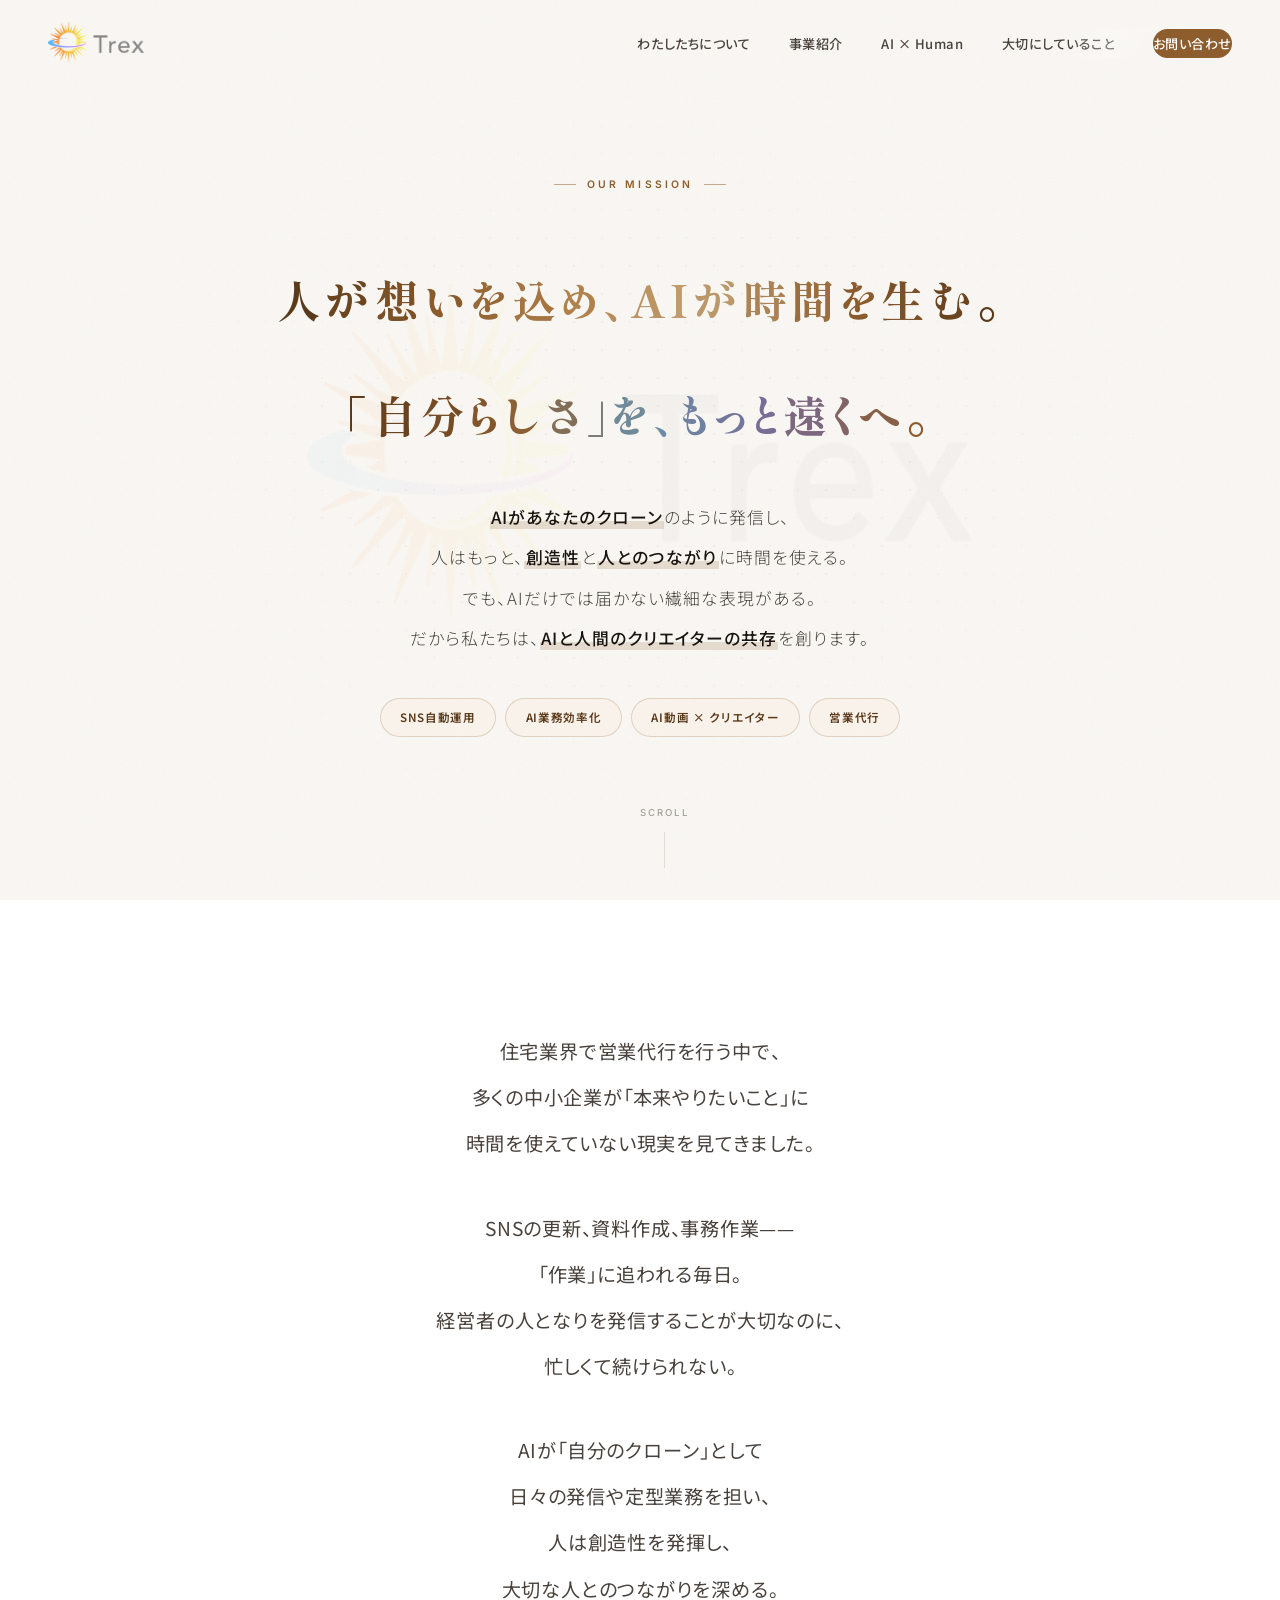
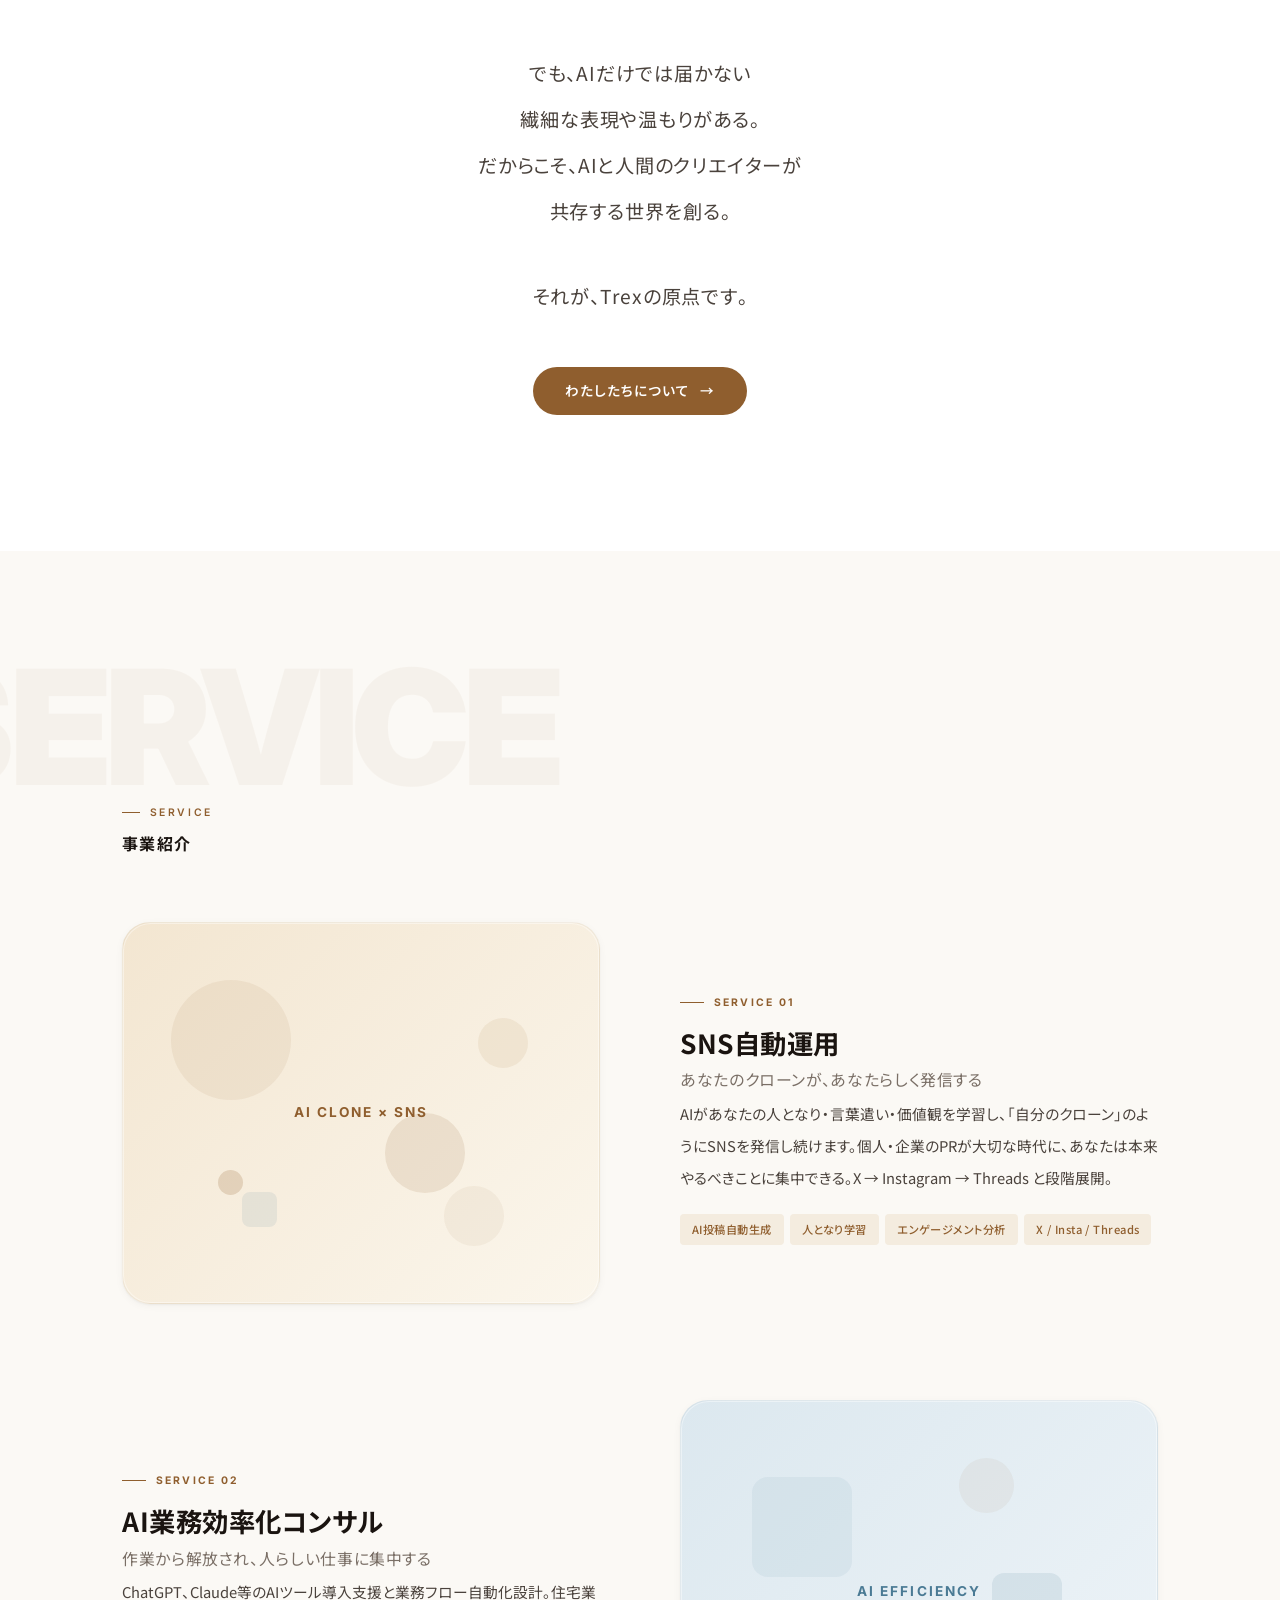
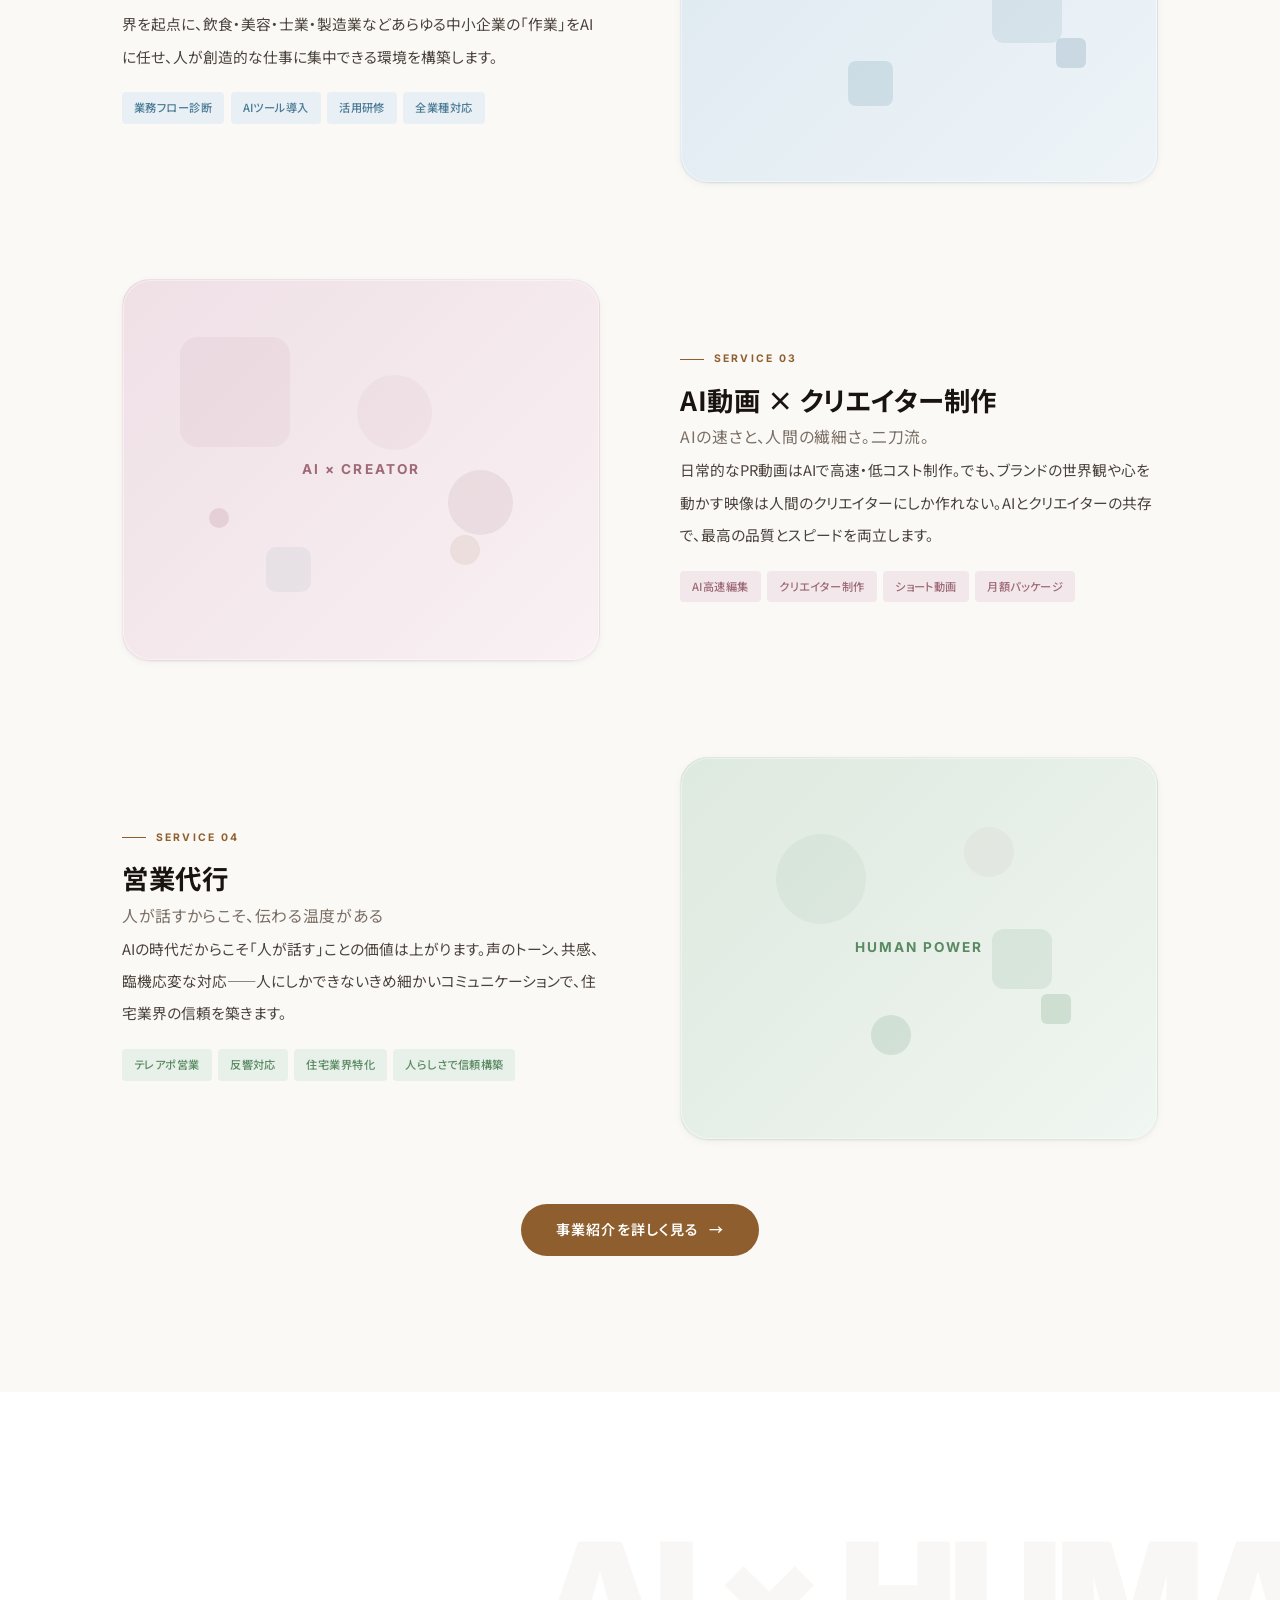
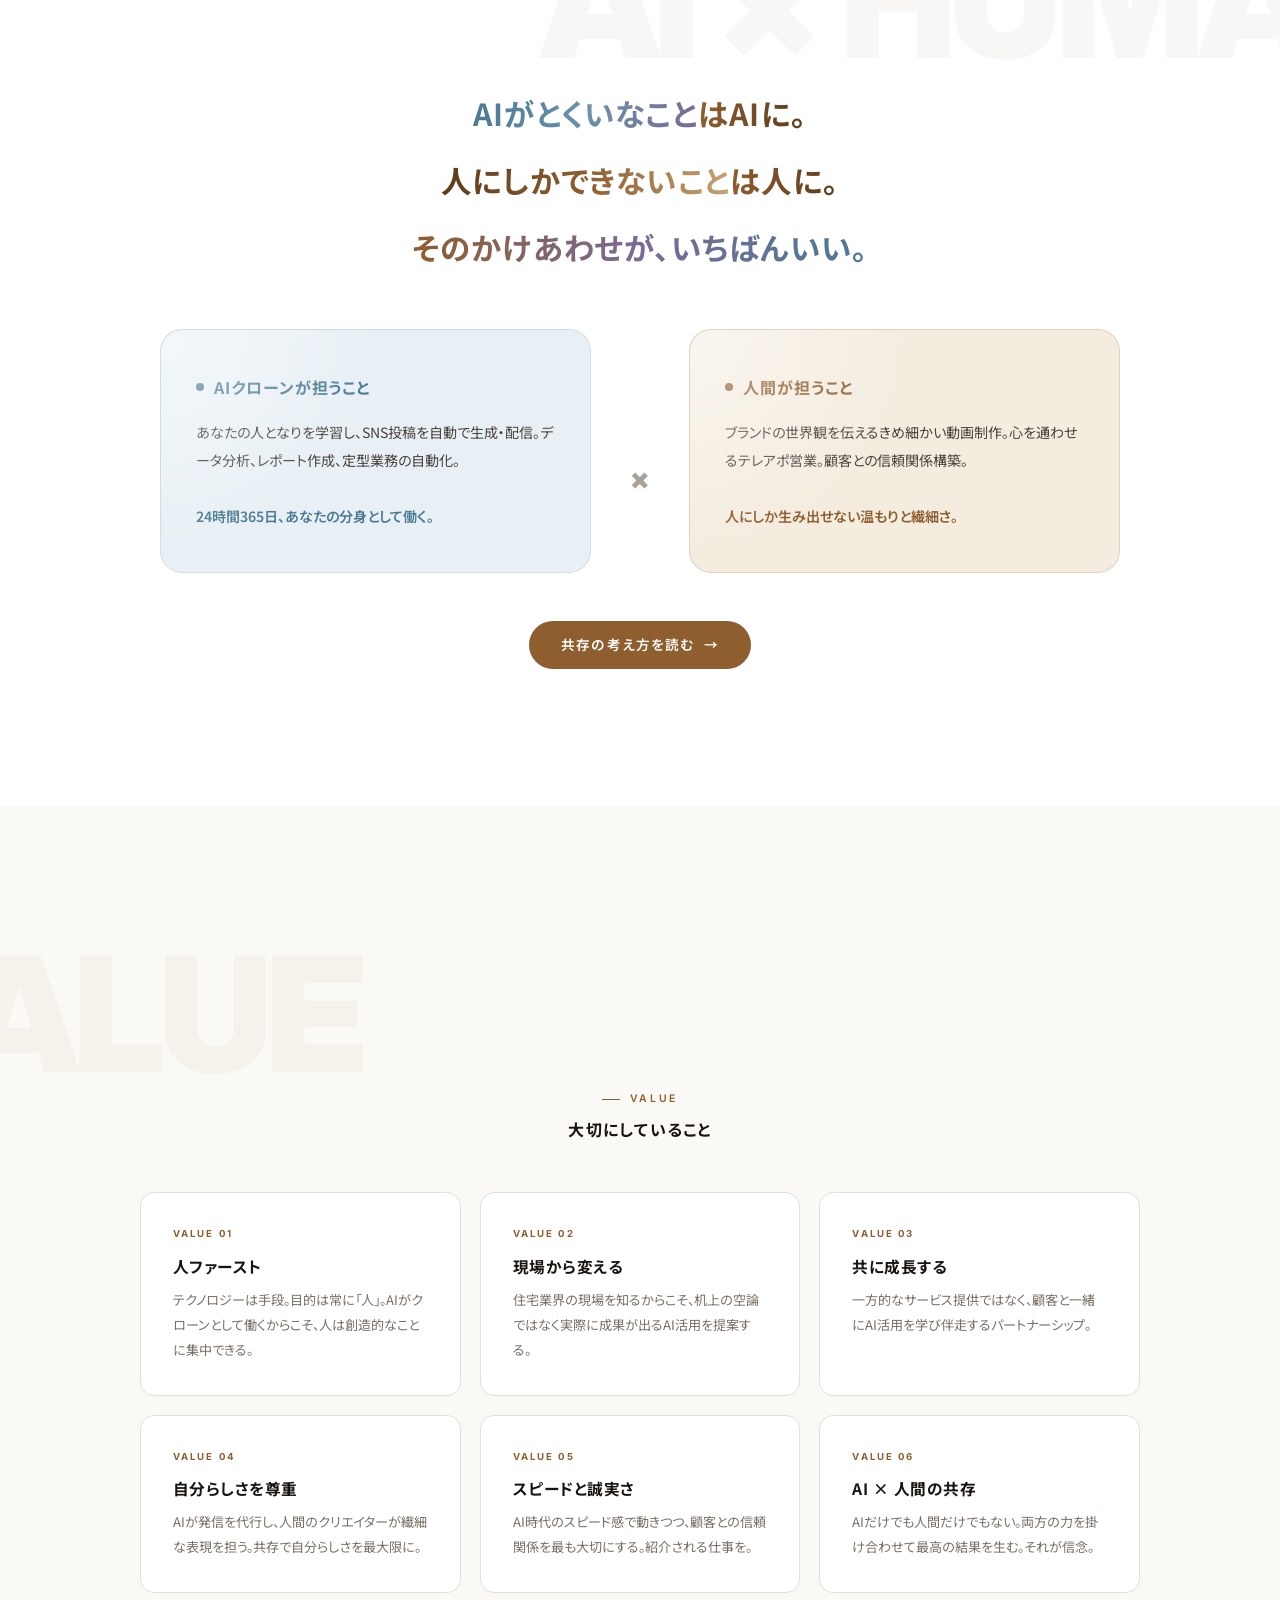
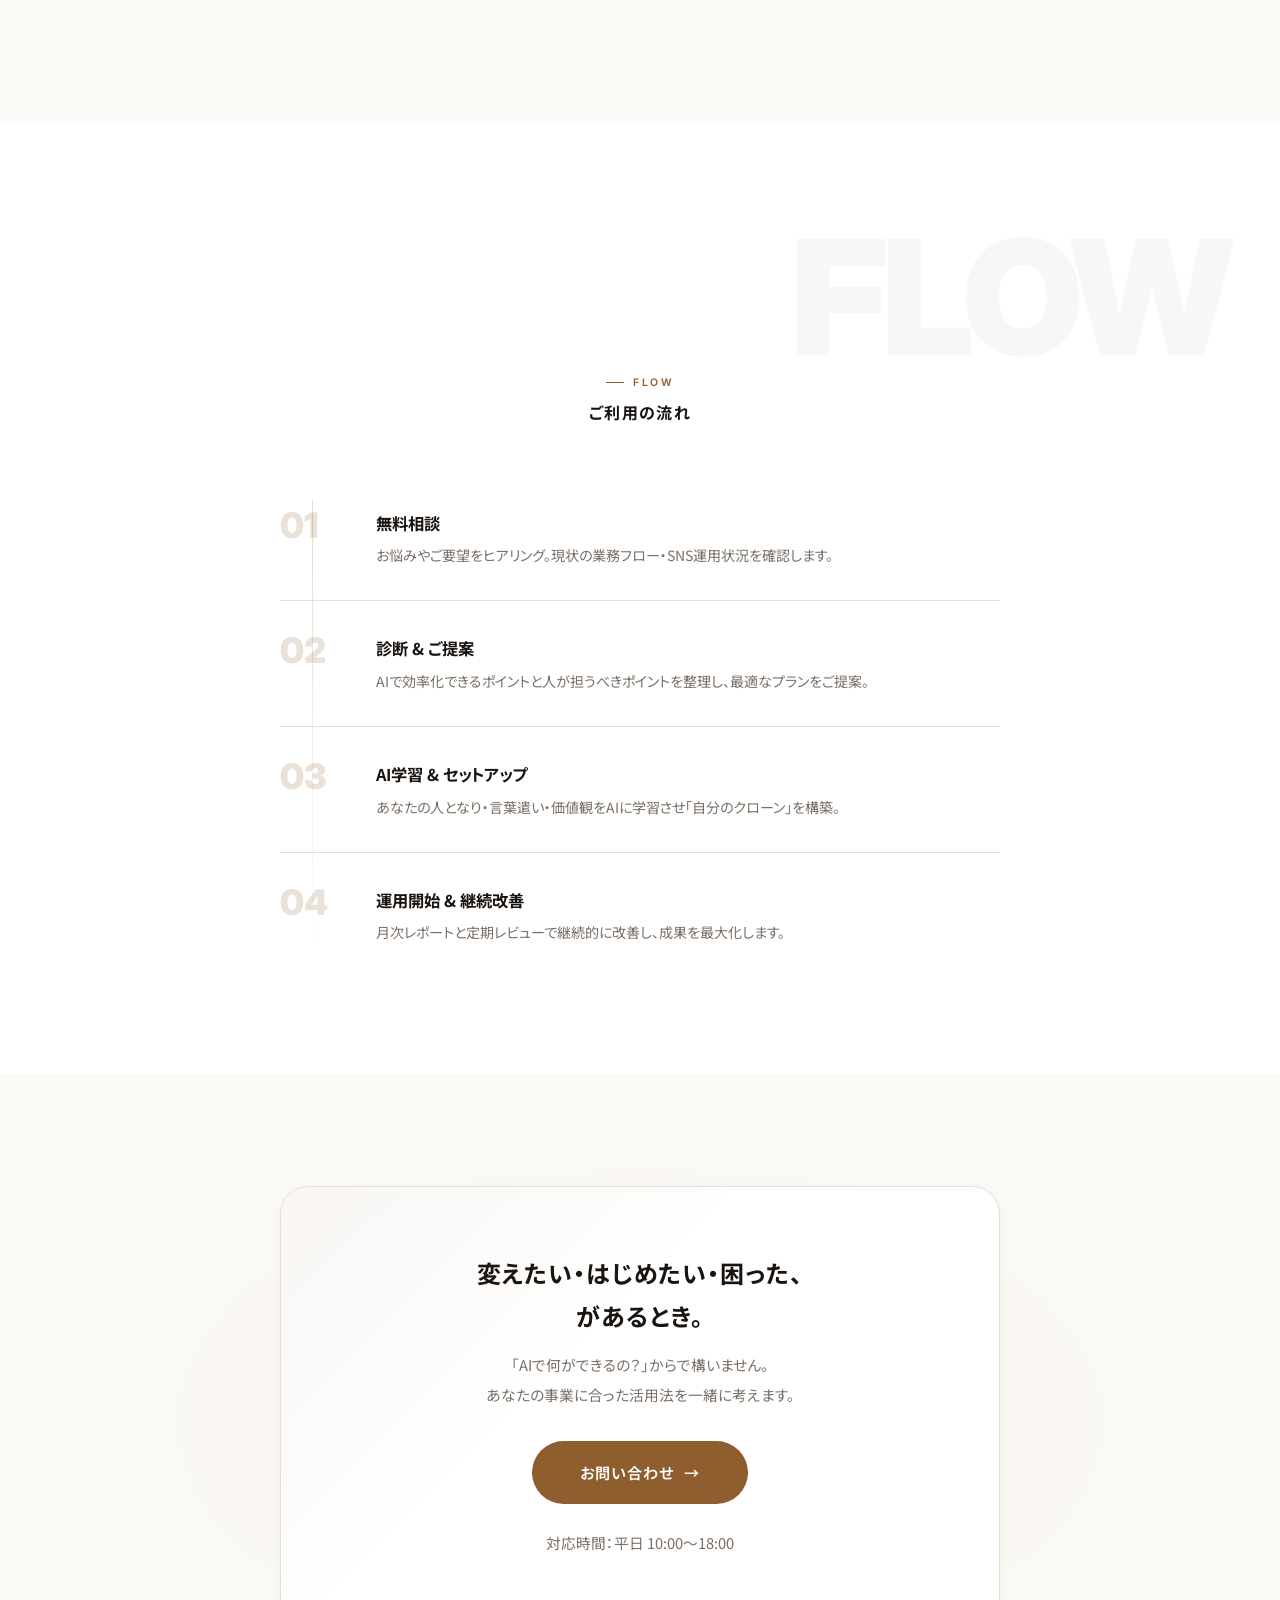
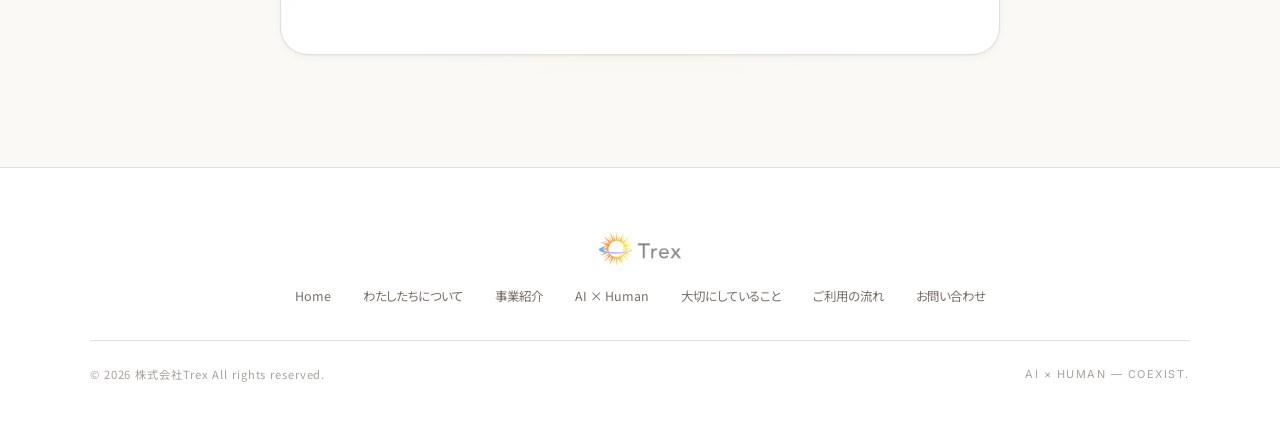
==== commit 08ea9ca0: "Refine color palette to premium bronze/cognac tones" ====
--- a/index.html
+++ b/index.html
@@ -74,12 +74,12 @@
     <div class="svc-list">
       <div class="svc">
         <div class="svc-vis v-primary">
-          <div class="geo float" style="width:120px;height:120px;background:rgba(200,135,62,.08);top:15%;left:10%;"></div>
-          <div class="geo float" style="width:80px;height:80px;background:rgba(200,135,62,.12);top:50%;left:55%;animation-delay:-2s;"></div>
-          <div class="geo" style="width:50px;height:50px;background:rgba(247,181,44,.15);top:25%;right:15%;"></div>
-          <div class="geo" style="width:35px;height:35px;background:rgba(0,159,232,.1);bottom:20%;left:25%;border-radius:8px;"></div>
-          <div class="geo float" style="width:60px;height:60px;background:rgba(200,135,62,.06);bottom:15%;right:20%;animation-delay:-4s;"></div>
-          <div class="geo" style="width:25px;height:25px;background:rgba(200,135,62,.2);top:65%;left:20%;"></div>
+          <div class="geo float" style="width:120px;height:120px;background:rgba(143,94,46,.08);top:15%;left:10%;"></div>
+          <div class="geo float" style="width:80px;height:80px;background:rgba(143,94,46,.12);top:50%;left:55%;animation-delay:-2s;"></div>
+          <div class="geo" style="width:50px;height:50px;background:rgba(196,162,116,.15);top:25%;right:15%;"></div>
+          <div class="geo" style="width:35px;height:35px;background:rgba(74,122,148,.1);bottom:20%;left:25%;border-radius:8px;"></div>
+          <div class="geo float" style="width:60px;height:60px;background:rgba(143,94,46,.06);bottom:15%;right:20%;animation-delay:-4s;"></div>
+          <div class="geo" style="width:25px;height:25px;background:rgba(143,94,46,.2);top:65%;left:20%;"></div>
           <div class="vis-label" style="color:var(--primary);">AI Clone × SNS</div>
         </div>
         <div class="svc-body">
@@ -92,11 +92,11 @@
 
       <div class="svc">
         <div class="svc-vis v-blue">
-          <div class="geo" style="width:100px;height:100px;background:rgba(0,159,232,.08);top:20%;left:15%;border-radius:16px;"></div>
-          <div class="geo float" style="width:70px;height:70px;background:rgba(0,159,232,.12);top:45%;right:20%;border-radius:12px;"></div>
-          <div class="geo" style="width:45px;height:45px;background:rgba(0,159,232,.16);bottom:20%;left:35%;border-radius:8px;"></div>
-          <div class="geo float" style="width:55px;height:55px;background:rgba(200,135,62,.06);top:15%;right:30%;animation-delay:-3s;"></div>
-          <div class="geo" style="width:30px;height:30px;background:rgba(0,159,232,.2);bottom:30%;right:15%;border-radius:6px;"></div>
+          <div class="geo" style="width:100px;height:100px;background:rgba(74,122,148,.08);top:20%;left:15%;border-radius:16px;"></div>
+          <div class="geo float" style="width:70px;height:70px;background:rgba(74,122,148,.12);top:45%;right:20%;border-radius:12px;"></div>
+          <div class="geo" style="width:45px;height:45px;background:rgba(74,122,148,.16);bottom:20%;left:35%;border-radius:8px;"></div>
+          <div class="geo float" style="width:55px;height:55px;background:rgba(143,94,46,.06);top:15%;right:30%;animation-delay:-3s;"></div>
+          <div class="geo" style="width:30px;height:30px;background:rgba(74,122,148,.2);bottom:30%;right:15%;border-radius:6px;"></div>
           <div class="vis-label" style="color:var(--blue);">AI Efficiency</div>
         </div>
         <div class="svc-body">
@@ -109,12 +109,12 @@
 
       <div class="svc">
         <div class="svc-vis v-pink">
-          <div class="geo" style="width:110px;height:110px;background:rgba(232,107,138,.07);top:15%;left:12%;border-radius:18px;"></div>
-          <div class="geo float" style="width:65px;height:65px;background:rgba(232,107,138,.12);top:50%;right:18%;"></div>
-          <div class="geo" style="width:45px;height:45px;background:rgba(0,159,232,.08);bottom:18%;left:30%;border-radius:10px;"></div>
-          <div class="geo float" style="width:75px;height:75px;background:rgba(232,107,138,.06);top:25%;right:35%;animation-delay:-3s;"></div>
-          <div class="geo" style="width:30px;height:30px;background:rgba(200,135,62,.1);bottom:25%;right:25%;"></div>
-          <div class="geo" style="width:20px;height:20px;background:rgba(232,107,138,.18);top:60%;left:18%;"></div>
+          <div class="geo" style="width:110px;height:110px;background:rgba(158,106,118,.07);top:15%;left:12%;border-radius:18px;"></div>
+          <div class="geo float" style="width:65px;height:65px;background:rgba(158,106,118,.12);top:50%;right:18%;"></div>
+          <div class="geo" style="width:45px;height:45px;background:rgba(74,122,148,.08);bottom:18%;left:30%;border-radius:10px;"></div>
+          <div class="geo float" style="width:75px;height:75px;background:rgba(158,106,118,.06);top:25%;right:35%;animation-delay:-3s;"></div>
+          <div class="geo" style="width:30px;height:30px;background:rgba(143,94,46,.1);bottom:25%;right:25%;"></div>
+          <div class="geo" style="width:20px;height:20px;background:rgba(158,106,118,.18);top:60%;left:18%;"></div>
           <div class="vis-label" style="color:var(--pink);">AI × Creator</div>
         </div>
         <div class="svc-body">
@@ -127,11 +127,11 @@
 
       <div class="svc">
         <div class="svc-vis v-green">
-          <div class="geo" style="width:90px;height:90px;background:rgba(76,175,80,.07);top:20%;left:20%;"></div>
-          <div class="geo float" style="width:60px;height:60px;background:rgba(76,175,80,.12);top:45%;right:22%;border-radius:12px;"></div>
-          <div class="geo" style="width:40px;height:40px;background:rgba(76,175,80,.16);bottom:22%;left:40%;"></div>
-          <div class="geo float" style="width:50px;height:50px;background:rgba(232,107,138,.06);top:18%;right:30%;animation-delay:-4s;"></div>
-          <div class="geo" style="width:30px;height:30px;background:rgba(76,175,80,.2);bottom:30%;right:18%;border-radius:6px;"></div>
+          <div class="geo" style="width:90px;height:90px;background:rgba(90,138,98,.07);top:20%;left:20%;"></div>
+          <div class="geo float" style="width:60px;height:60px;background:rgba(90,138,98,.12);top:45%;right:22%;border-radius:12px;"></div>
+          <div class="geo" style="width:40px;height:40px;background:rgba(90,138,98,.16);bottom:22%;left:40%;"></div>
+          <div class="geo float" style="width:50px;height:50px;background:rgba(158,106,118,.06);top:18%;right:30%;animation-delay:-4s;"></div>
+          <div class="geo" style="width:30px;height:30px;background:rgba(90,138,98,.2);bottom:30%;right:18%;border-radius:6px;"></div>
           <div class="vis-label" style="color:var(--green);">Human Power</div>
         </div>
         <div class="svc-body">
--- a/assets/style.css
+++ b/assets/style.css
@@ -6,14 +6,16 @@
 *, *::before, *::after { margin: 0; padding: 0; box-sizing: border-box; }
 
 :root{
-  --primary:#C8873E;--primary-dark:#A87030;--primary-light:#D9A85C;--primary-pale:#FBF3E8;
-  --blue:#5A8CA8;--blue-pale:#EDF4F8;
-  --purple:#8B7BA6;--purple-pale:#F0EDF5;
-  --pink:#B87A88;--pink-pale:#F5EDF0;
-  --green:#6A9E6E;--green-pale:#EFF5EF;
-  --bg:#FAFAF8;--bg-deep:#F5F3EE;--white:#FFFFFF;
-  --text:#1B1613;--text-mid:#555;--text-light:#777;--text-lighter:#AAA;
-  --border:#E8E6E2;--border-strong:#D9D6D0;
+  /* Refined bronze / cognac palette — premium, desaturated */
+  --primary:#8F5E2E;--primary-dark:#5C3A1A;--primary-light:#C4A274;--primary-pale:#F4ECDF;
+  --primary-ink:#3D2815;
+  --blue:#4A7A94;--blue-pale:#E8F0F5;
+  --purple:#7A6B95;--purple-pale:#EEEAF3;
+  --pink:#9E6A76;--pink-pale:#F2E8EC;
+  --green:#5A8A62;--green-pale:#E8F0EA;
+  --bg:#FBF9F5;--bg-deep:#F0EBE0;--white:#FFFFFF;
+  --text:#1A1410;--text-mid:#4A423C;--text-light:#7A6F66;--text-lighter:#A9A19A;
+  --border:#E3E0D9;--border-strong:#D2CFC5;
   --shadow-sm:0 1px 2px rgba(20,15,10,.04),0 2px 8px rgba(20,15,10,.04);
   --shadow-md:0 4px 14px rgba(20,15,10,.06),0 12px 32px rgba(20,15,10,.05);
   --shadow-lg:0 8px 28px rgba(20,15,10,.08),0 24px 64px rgba(20,15,10,.07);
@@ -41,7 +43,7 @@
 /* ===== Scroll progress bar ===== */
 .scroll-progress{position:fixed;top:0;left:0;height:2px;width:0;
   background:linear-gradient(90deg,var(--primary-light),var(--primary),var(--primary-dark));
-  z-index:1001;transition:width .1s linear;box-shadow:0 0 10px rgba(200,135,62,.4);}
+  z-index:1001;transition:width .1s linear;box-shadow:0 0 10px rgba(143,94,46,.4);}
 
 /* ===== Custom cursor dot ===== */
 .cursor-dot{position:fixed;top:0;left:0;width:8px;height:8px;border-radius:50%;
@@ -66,7 +68,7 @@
 .logo{display:flex;align-items:center;gap:.6rem;text-decoration:none;}
 .logo img{height:40px;width:auto;transition:height .5s var(--ease),filter .3s;}
 nav.scrolled .logo img{height:32px;}
-.logo:hover img{filter:drop-shadow(0 4px 10px rgba(200,135,62,.25));}
+.logo:hover img{filter:drop-shadow(0 4px 10px rgba(143,94,46,.25));}
 .logo span{font-size:.6rem;font-weight:400;color:var(--text-light);letter-spacing:.15em;}
 
 .nav-links{display:flex;gap:2.4rem;list-style:none;align-items:center;}
@@ -84,7 +86,7 @@
   background:linear-gradient(120deg,transparent,rgba(255,255,255,.35),transparent);
   transition:left .7s var(--ease);}
 .nav-cta:hover{background:var(--primary-dark)!important;transform:translateY(-1px);
-  box-shadow:0 8px 22px rgba(200,135,62,.28);}
+  box-shadow:0 8px 22px rgba(143,94,46,.28);}
 .nav-cta:hover::before{left:100%;}
 
 .ham{display:none;background:none;border:none;cursor:pointer;width:28px;height:20px;position:relative;}
@@ -96,10 +98,10 @@
   position:relative;overflow:hidden;padding:0 2rem;}
 .hero-bg-shapes{position:absolute;inset:0;pointer-events:none;overflow:hidden;}
 .hero-bg-shapes .shape{position:absolute;border-radius:50%;opacity:0;animation:floatShape 20s ease-in-out infinite;filter:blur(.5px);}
-.hero-bg-shapes .s1{width:320px;height:320px;background:radial-gradient(circle,rgba(200,135,62,.08),transparent 70%);top:8%;left:-5%;animation-delay:0s;}
+.hero-bg-shapes .s1{width:320px;height:320px;background:radial-gradient(circle,rgba(143,94,46,.08),transparent 70%);top:8%;left:-5%;animation-delay:0s;}
 .hero-bg-shapes .s2{width:220px;height:220px;background:radial-gradient(circle,rgba(90,140,168,.06),transparent 70%);top:58%;right:3%;animation-delay:-7s;}
 .hero-bg-shapes .s3{width:280px;height:280px;background:radial-gradient(circle,rgba(184,122,136,.05),transparent 70%);bottom:8%;left:28%;animation-delay:-13s;}
-.hero-bg-shapes .s4{width:160px;height:160px;background:radial-gradient(circle,rgba(200,135,62,.05),transparent 70%);top:18%;right:22%;animation-delay:-4s;}
+.hero-bg-shapes .s4{width:160px;height:160px;background:radial-gradient(circle,rgba(143,94,46,.05),transparent 70%);top:18%;right:22%;animation-delay:-4s;}
 
 /* subtle dotted grid in hero */
 .hero::before{content:'';position:absolute;inset:0;
@@ -131,18 +133,18 @@
 
 .hero-mission{font-size:clamp(.85rem,1.6vw,1.05rem);color:var(--text-mid);line-height:2.4;letter-spacing:.06em;font-weight:300;margin-top:2.5rem;}
 .hero-mission em{font-style:normal;font-weight:500;color:var(--text);
-  background:linear-gradient(transparent 65%,rgba(200,135,62,.18) 65%);padding:0 .08em;}
+  background:linear-gradient(transparent 65%,rgba(143,94,46,.18) 65%);padding:0 .08em;}
 .hero-mission .hm-line{display:block;opacity:0;transform:translateY(30px) scale(.92);filter:blur(6px);transition:all .8s var(--ease);}
 .hero-mission.show .hm-line{opacity:1;transform:translateY(0) scale(1);filter:blur(0);}
 
 .hero-badges{display:flex;gap:.6rem;justify-content:center;flex-wrap:wrap;margin-top:2.5rem;}
 .hero-badges .badge{padding:.45rem 1.2rem;border-radius:999px;font-size:.72rem;font-weight:600;
-  letter-spacing:.06em;border:1.5px solid rgba(200,135,62,.22);background:rgba(251,243,232,.55);
+  letter-spacing:.06em;border:1.5px solid rgba(143,94,46,.22);background:rgba(251,243,232,.55);
   color:var(--primary-dark);transition:all .4s var(--ease);
   opacity:0;transform:translateY(20px) scale(.8);filter:blur(4px);cursor:default;}
 .hero-badges .badge.in{opacity:1;transform:translateY(0) scale(1);filter:blur(0);}
 .hero-badges .badge:hover{background:var(--primary);color:#fff;border-color:var(--primary);
-  transform:translateY(-3px);box-shadow:0 10px 22px -6px rgba(200,135,62,.35);}
+  transform:translateY(-3px);box-shadow:0 10px 22px -6px rgba(143,94,46,.35);}
 
 .scroll-ind{position:absolute;bottom:2rem;left:50%;transform:translateX(-50%);
   display:flex;flex-direction:column;align-items:center;gap:.6rem;
@@ -193,7 +195,7 @@
 .mission-text .mc.lit{opacity:1;transform:translate(0,0) rotate(0deg) scale(1);filter:blur(0);}
 .mission-text .mc.sp-m{width:.25em;}
 .mission-text em{font-style:normal;font-weight:500;color:var(--primary-dark);
-  background:linear-gradient(transparent 65%,rgba(200,135,62,.18) 65%);padding:0 .08em;}
+  background:linear-gradient(transparent 65%,rgba(143,94,46,.18) 65%);padding:0 .08em;}
 
 /* ===== SERVICE ===== */
 .service-sec{padding:6rem 0 8rem;}
@@ -222,11 +224,11 @@
   opacity:0;transform:scale(.8);transition:all .6s var(--ease) .5s;}
 .svc-vis.anim .vis-label{opacity:1;transform:scale(1);}
 
-.v-primary{background:linear-gradient(135deg,#FFF6E7,#FFFBF5);}
-.v-blue{background:linear-gradient(135deg,#EAF7FC,#F5FBFF);}
-.v-purple{background:linear-gradient(135deg,#F3EFF7,#FAFAF8);}
-.v-pink{background:linear-gradient(135deg,#FDEDF1,#FFF7F9);}
-.v-green{background:linear-gradient(135deg,#EDF7ED,#F5FFF5);}
+.v-primary{background:linear-gradient(135deg,#F3E6D1,#FBF6EC);}
+.v-blue{background:linear-gradient(135deg,#DCE8EF,#EEF4F8);}
+.v-purple{background:linear-gradient(135deg,#E8E2EE,#F5F3F8);}
+.v-pink{background:linear-gradient(135deg,#EFE0E6,#F9F1F4);}
+.v-green{background:linear-gradient(135deg,#DEE9DF,#F0F6F1);}
 
 .svc-body{opacity:0;transform:translateY(30px);transition:all .9s var(--ease);}
 .svc-body.vis{opacity:1;transform:translateY(0);}
@@ -261,10 +263,10 @@
 .coexist-sec{padding:8rem 2rem;background:var(--white);text-align:center;overflow:hidden;}
 .coexist-sec h2{font-size:clamp(1.3rem,2.8vw,1.9rem);font-weight:700;line-height:2.2;margin-bottom:3rem;letter-spacing:.04em;}
 .coexist-sec h2 em{font-style:normal;}
-.coexist-sec h2 em.c-ai{background:linear-gradient(90deg,#5A8CA8,#7BACC4,#8B7BA6);-webkit-background-clip:text;-webkit-text-fill-color:transparent;background-clip:text;}
-.coexist-sec h2 em.c-hu{background:linear-gradient(90deg,#D4782A,#E8A445,#D4A05A);-webkit-background-clip:text;-webkit-text-fill-color:transparent;background-clip:text;}
-.coexist-sec h2 .c-mid{background:linear-gradient(90deg,#C8873E,#A87030);-webkit-background-clip:text;-webkit-text-fill-color:transparent;background-clip:text;}
-.coexist-sec h2 .c-last{background:linear-gradient(90deg,#D4782A,#8B7BA6,#5A8CA8);-webkit-background-clip:text;-webkit-text-fill-color:transparent;background-clip:text;}
+.coexist-sec h2 em.c-ai{background:linear-gradient(90deg,#4A7A94,#6B92AC,#7A6B95);-webkit-background-clip:text;-webkit-text-fill-color:transparent;background-clip:text;}
+.coexist-sec h2 em.c-hu{background:linear-gradient(90deg,#5C3A1A,#8F5E2E,#C4A274);-webkit-background-clip:text;-webkit-text-fill-color:transparent;background-clip:text;}
+.coexist-sec h2 .c-mid{background:linear-gradient(90deg,#8F5E2E,#5C3A1A);-webkit-background-clip:text;-webkit-text-fill-color:transparent;background-clip:text;}
+.coexist-sec h2 .c-last{background:linear-gradient(90deg,#8F5E2E,#7A6B95,#4A7A94);-webkit-background-clip:text;-webkit-text-fill-color:transparent;background-clip:text;}
 
 .co-grid{display:grid;grid-template-columns:1fr 50px 1fr;gap:1.5rem;max-width:960px;margin:0 auto;align-items:stretch;}
 .co-card{padding:2.6rem 2.2rem;border-radius:var(--r-lg);text-align:left;opacity:0;
@@ -273,7 +275,7 @@
 .co-card::after{content:'';position:absolute;inset:0;border-radius:inherit;pointer-events:none;
   background:radial-gradient(circle at 0% 0%,rgba(255,255,255,.5),transparent 45%);}
 .co-card.ai{background:var(--blue-pale);transform:translateX(-50px);border-color:rgba(90,140,168,.18);}
-.co-card.hu{background:var(--primary-pale);transform:translateX(50px);border-color:rgba(200,135,62,.18);}
+.co-card.hu{background:var(--primary-pale);transform:translateX(50px);border-color:rgba(143,94,46,.18);}
 .co-card.vis{opacity:1;transform:translateX(0);}
 .co-card h3{font-size:1rem;font-weight:700;margin-bottom:1rem;letter-spacing:.06em;display:inline-flex;align-items:center;gap:.6rem;}
 .co-card h3::before{content:'';width:8px;height:8px;border-radius:50%;background:currentColor;}
@@ -322,14 +324,14 @@
 /* ===== CTA ===== */
 .cta-sec{padding:7rem 2rem;text-align:center;position:relative;overflow:hidden;}
 .cta-sec::before{content:'';position:absolute;inset:0;
-  background:radial-gradient(ellipse at 50% 50%,rgba(200,135,62,.08),transparent 55%);pointer-events:none;}
+  background:radial-gradient(ellipse at 50% 50%,rgba(143,94,46,.08),transparent 55%);pointer-events:none;}
 .cta-box{max-width:720px;margin:0 auto;padding:4rem 3rem;border-radius:var(--r-xl);
   background:var(--white);border:1px solid var(--border);position:relative;
   opacity:0;transform:translateY(20px);transition:all .8s var(--ease);
   box-shadow:var(--shadow-sm);}
 .cta-box.vis{opacity:1;transform:translateY(0);}
 .cta-box::before{content:'';position:absolute;inset:0;border-radius:inherit;pointer-events:none;
-  background:linear-gradient(135deg,rgba(200,135,62,.06),transparent 40%);}
+  background:linear-gradient(135deg,rgba(143,94,46,.06),transparent 40%);}
 .cta-box h2{font-size:1.5rem;font-weight:700;margin-bottom:.8rem;line-height:1.8;letter-spacing:.04em;}
 .cta-box>p{color:var(--text-light);font-size:.92rem;margin-bottom:2rem;line-height:2;}
 .cta-btn{display:inline-block;padding:1.05rem 3rem;border-radius:999px;background:var(--primary);
@@ -339,7 +341,7 @@
   background:linear-gradient(120deg,transparent,rgba(255,255,255,.4),transparent);
   transition:left .7s var(--ease);z-index:-1;}
 .cta-btn::after{content:'→';margin-left:.6rem;transition:transform .3s var(--ease);display:inline-block;}
-.cta-btn:hover{background:var(--primary-dark);transform:translateY(-2px);box-shadow:0 14px 32px rgba(200,135,62,.28);}
+.cta-btn:hover{background:var(--primary-dark);transform:translateY(-2px);box-shadow:0 14px 32px rgba(143,94,46,.28);}
 .cta-btn:hover::before{left:100%;}
 .cta-btn:hover::after{transform:translateX(4px);}
 .cta-sm{margin-top:1rem;font-size:.75rem;color:var(--text-lighter);}
@@ -362,7 +364,7 @@
   background:var(--bg);font-family:inherit;font-size:.9rem;color:var(--text);
   transition:border-color .3s,box-shadow .3s,background .3s;}
 .contact-form input:focus,.contact-form textarea:focus,.contact-form select:focus{
-  outline:none;border-color:var(--primary);background:var(--white);box-shadow:0 0 0 4px rgba(200,135,62,.12);}
+  outline:none;border-color:var(--primary);background:var(--white);box-shadow:0 0 0 4px rgba(143,94,46,.12);}
 .contact-form textarea{min-height:140px;resize:vertical;line-height:1.8;}
 .contact-form .submit{display:flex;align-items:center;justify-content:center;gap:1rem;margin-top:2rem;flex-wrap:wrap;}
 .contact-note{font-size:.78rem;color:var(--text-light);line-height:1.9;margin-top:1rem;text-align:center;}
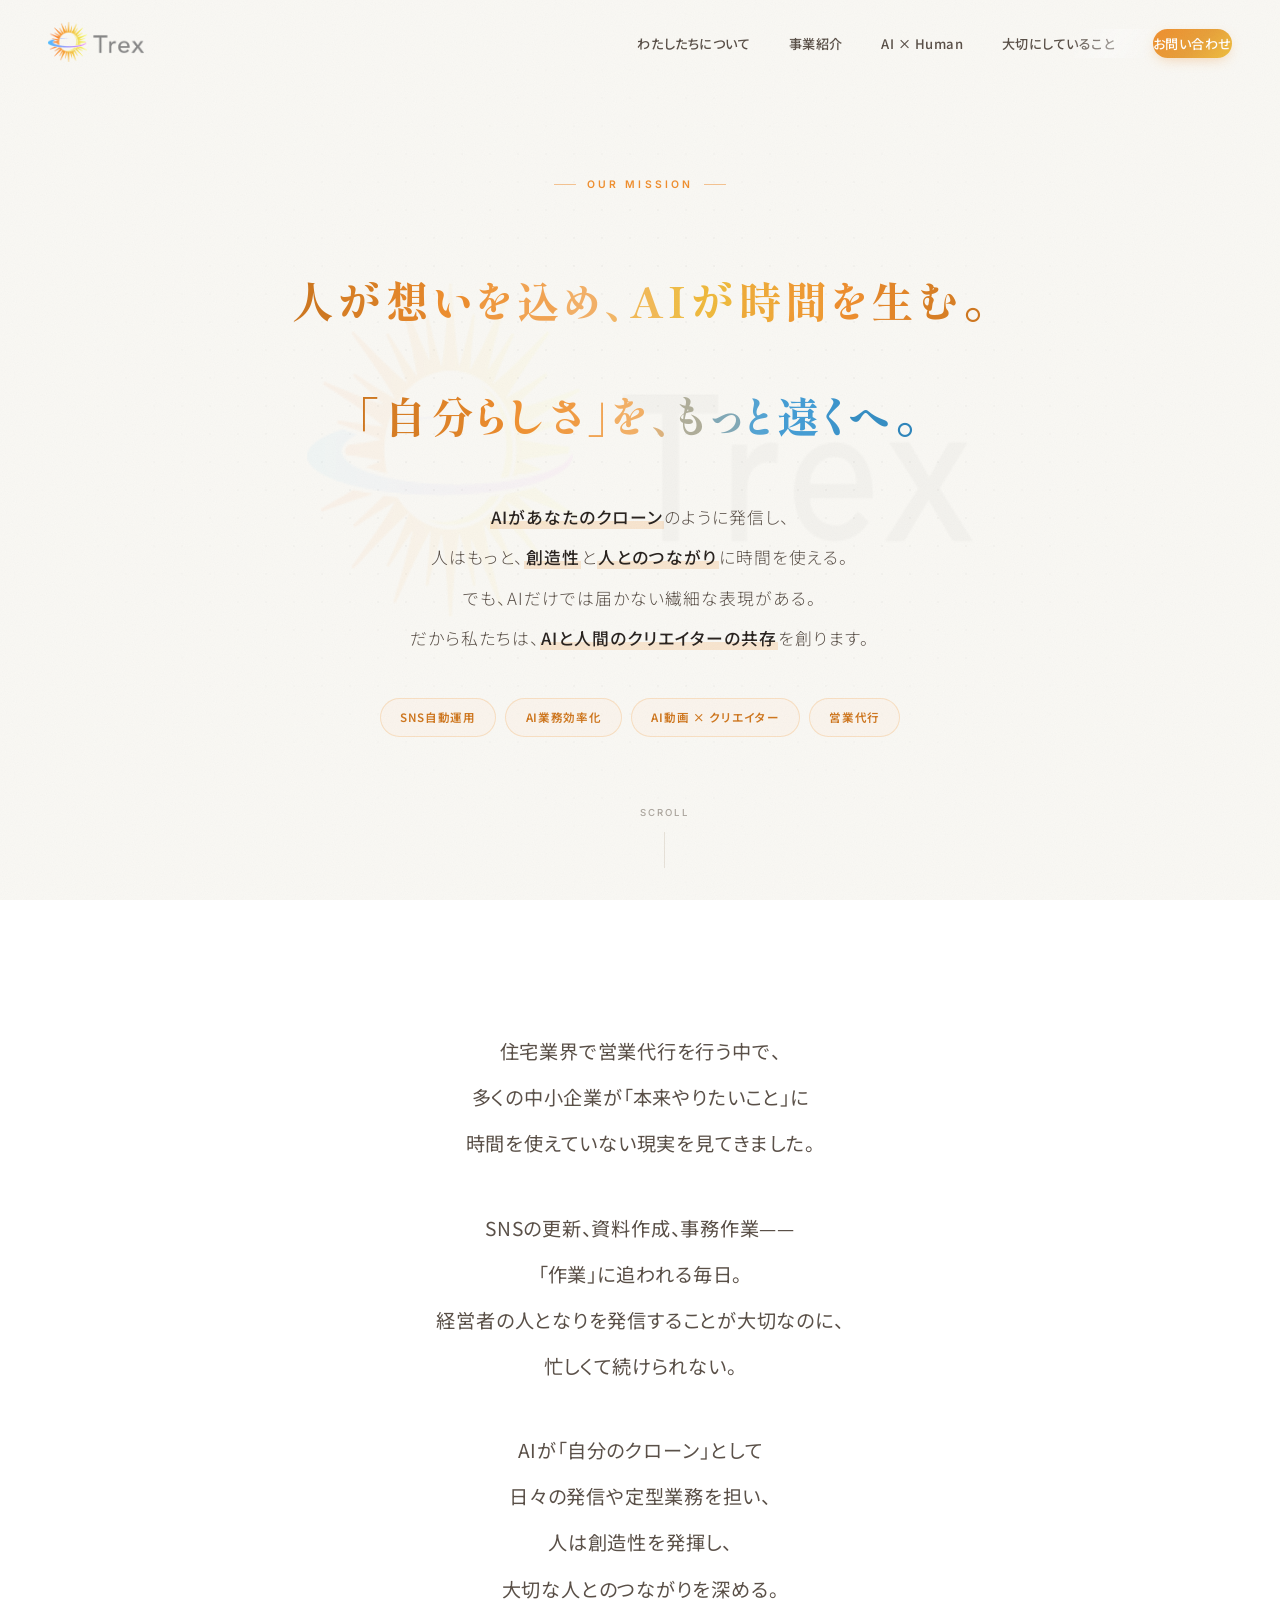
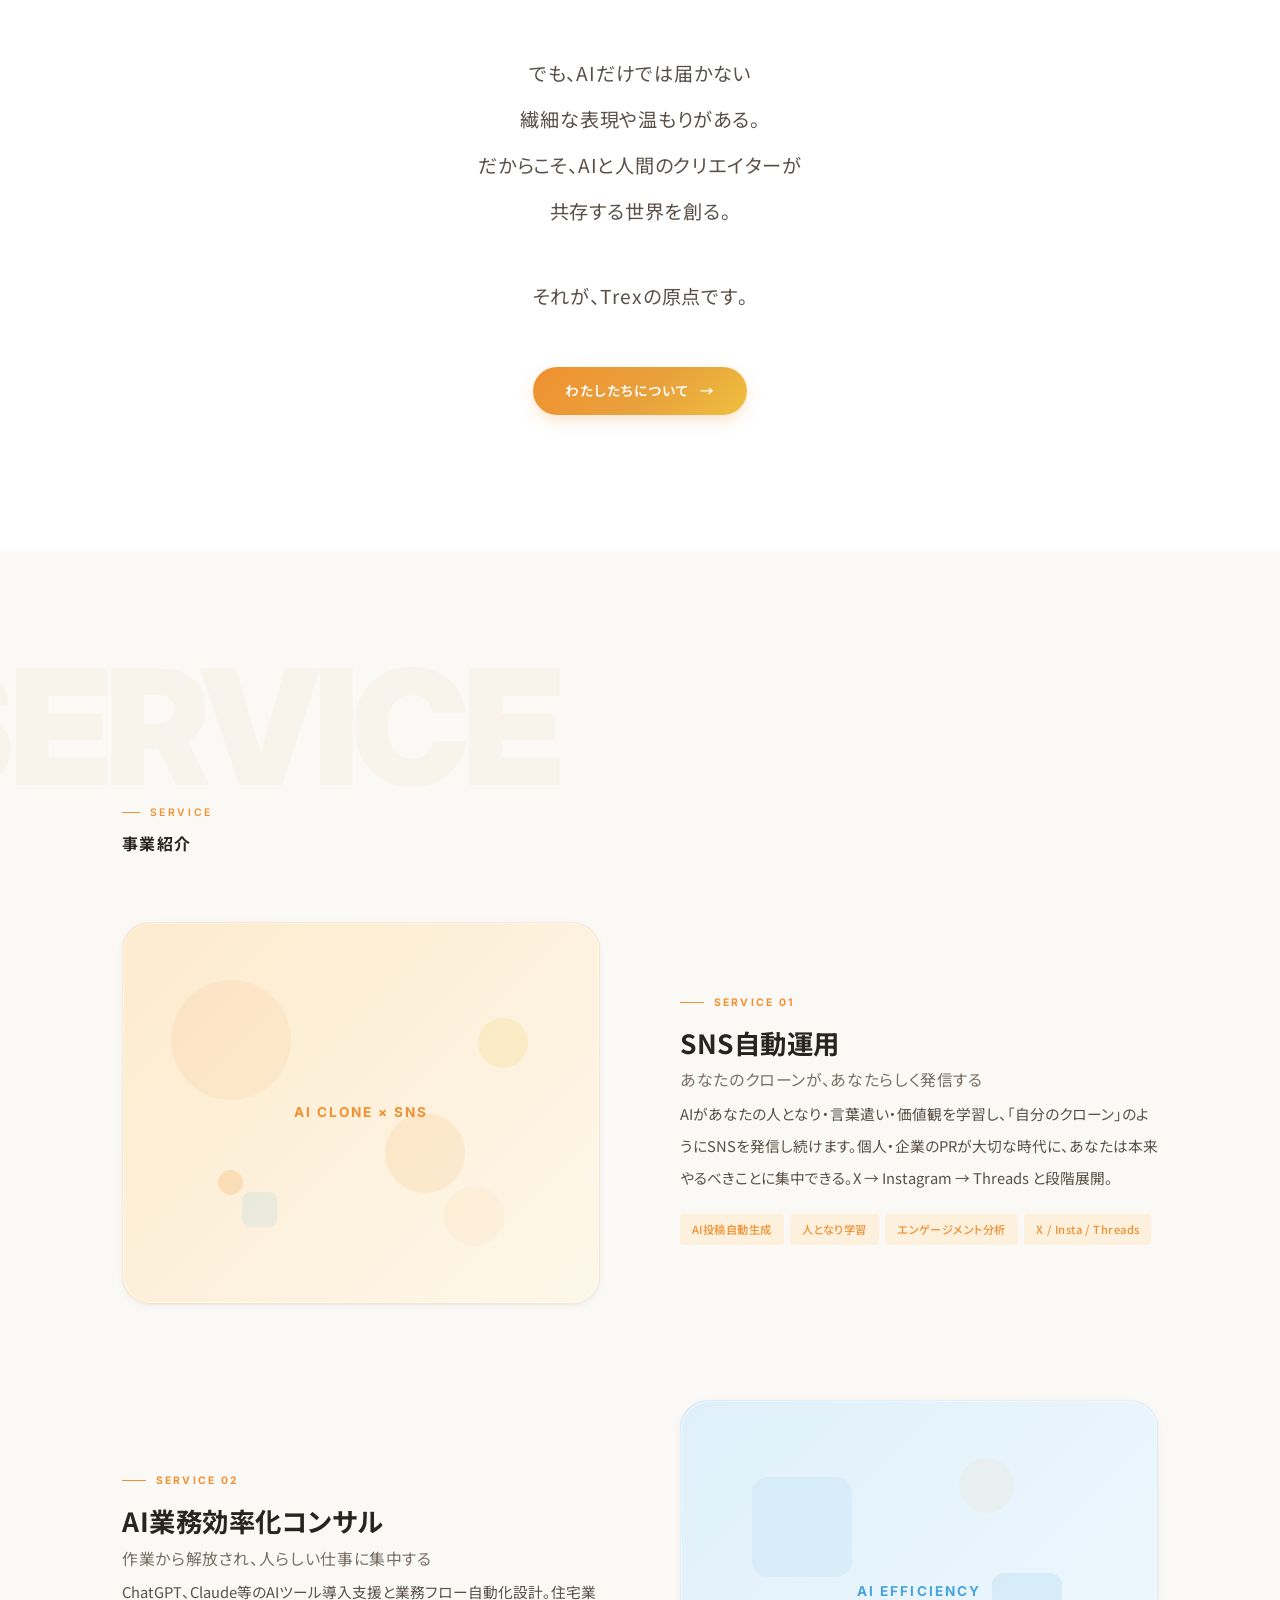
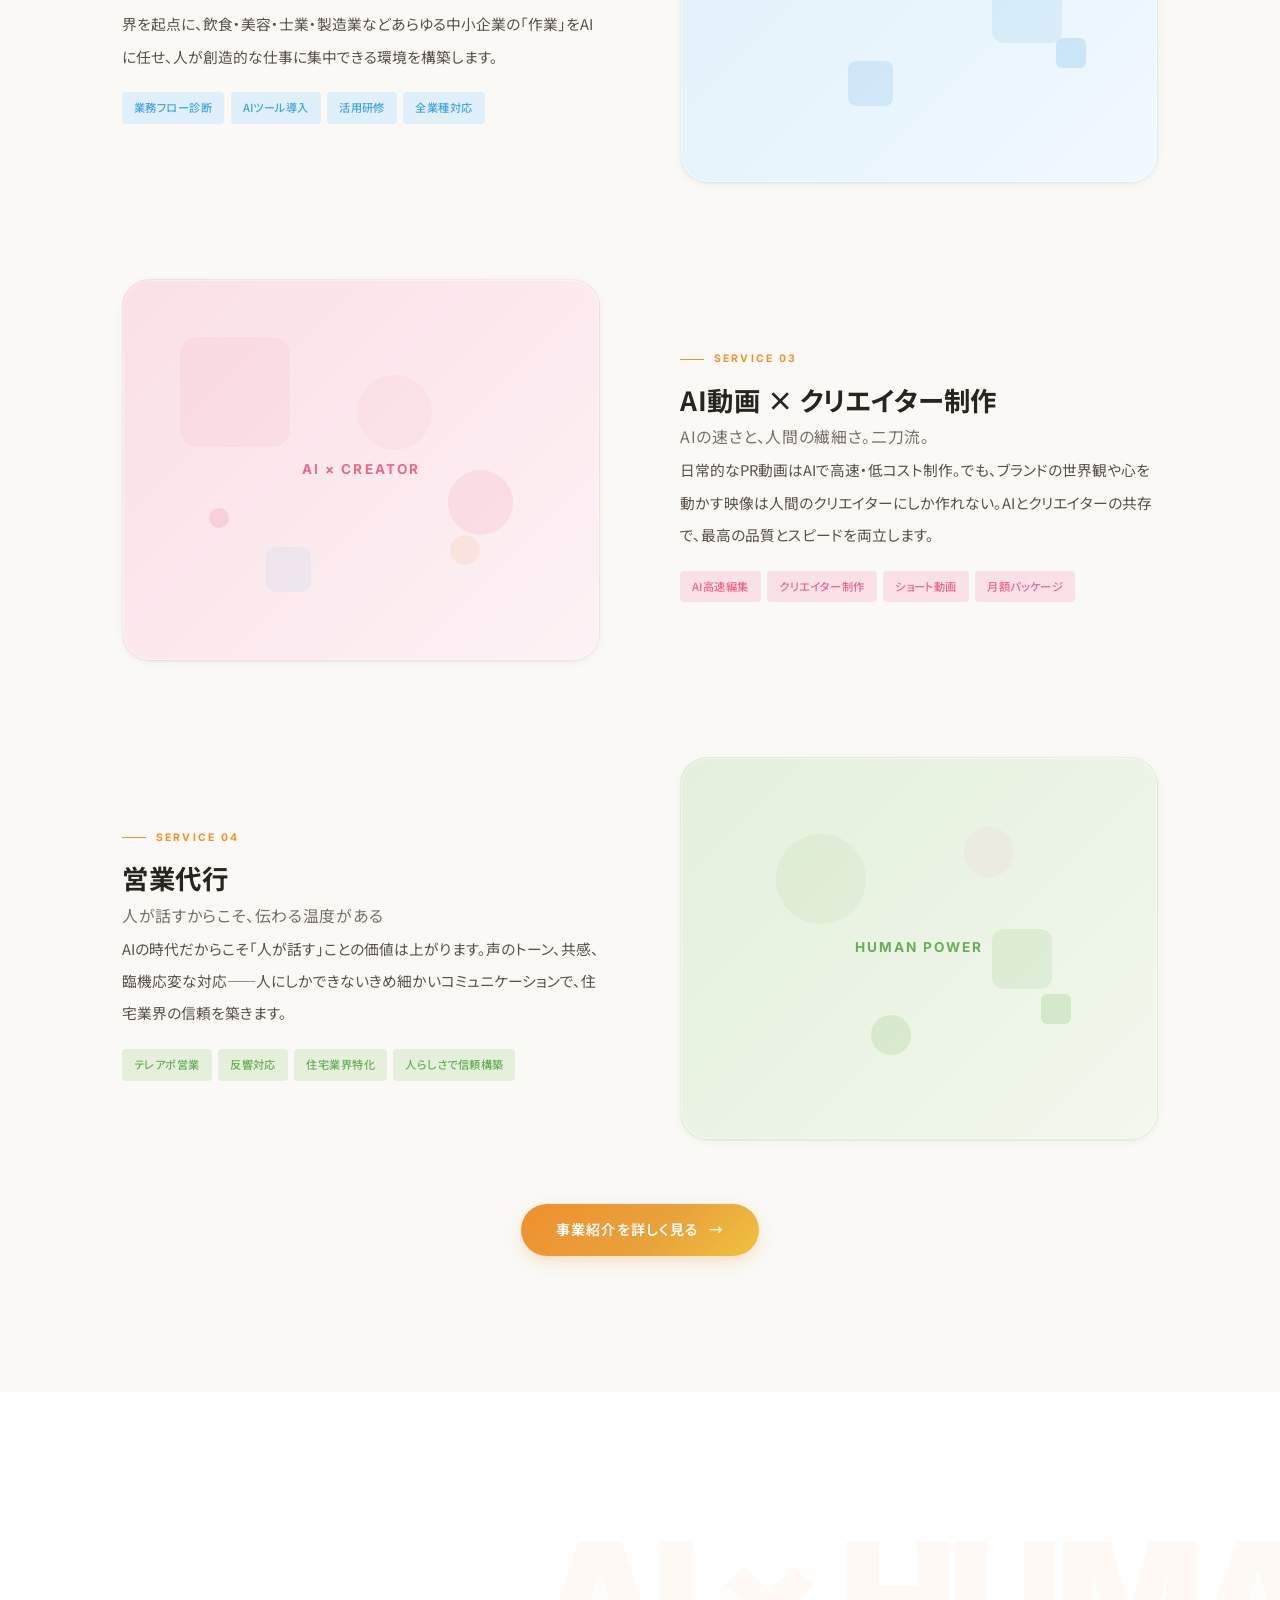
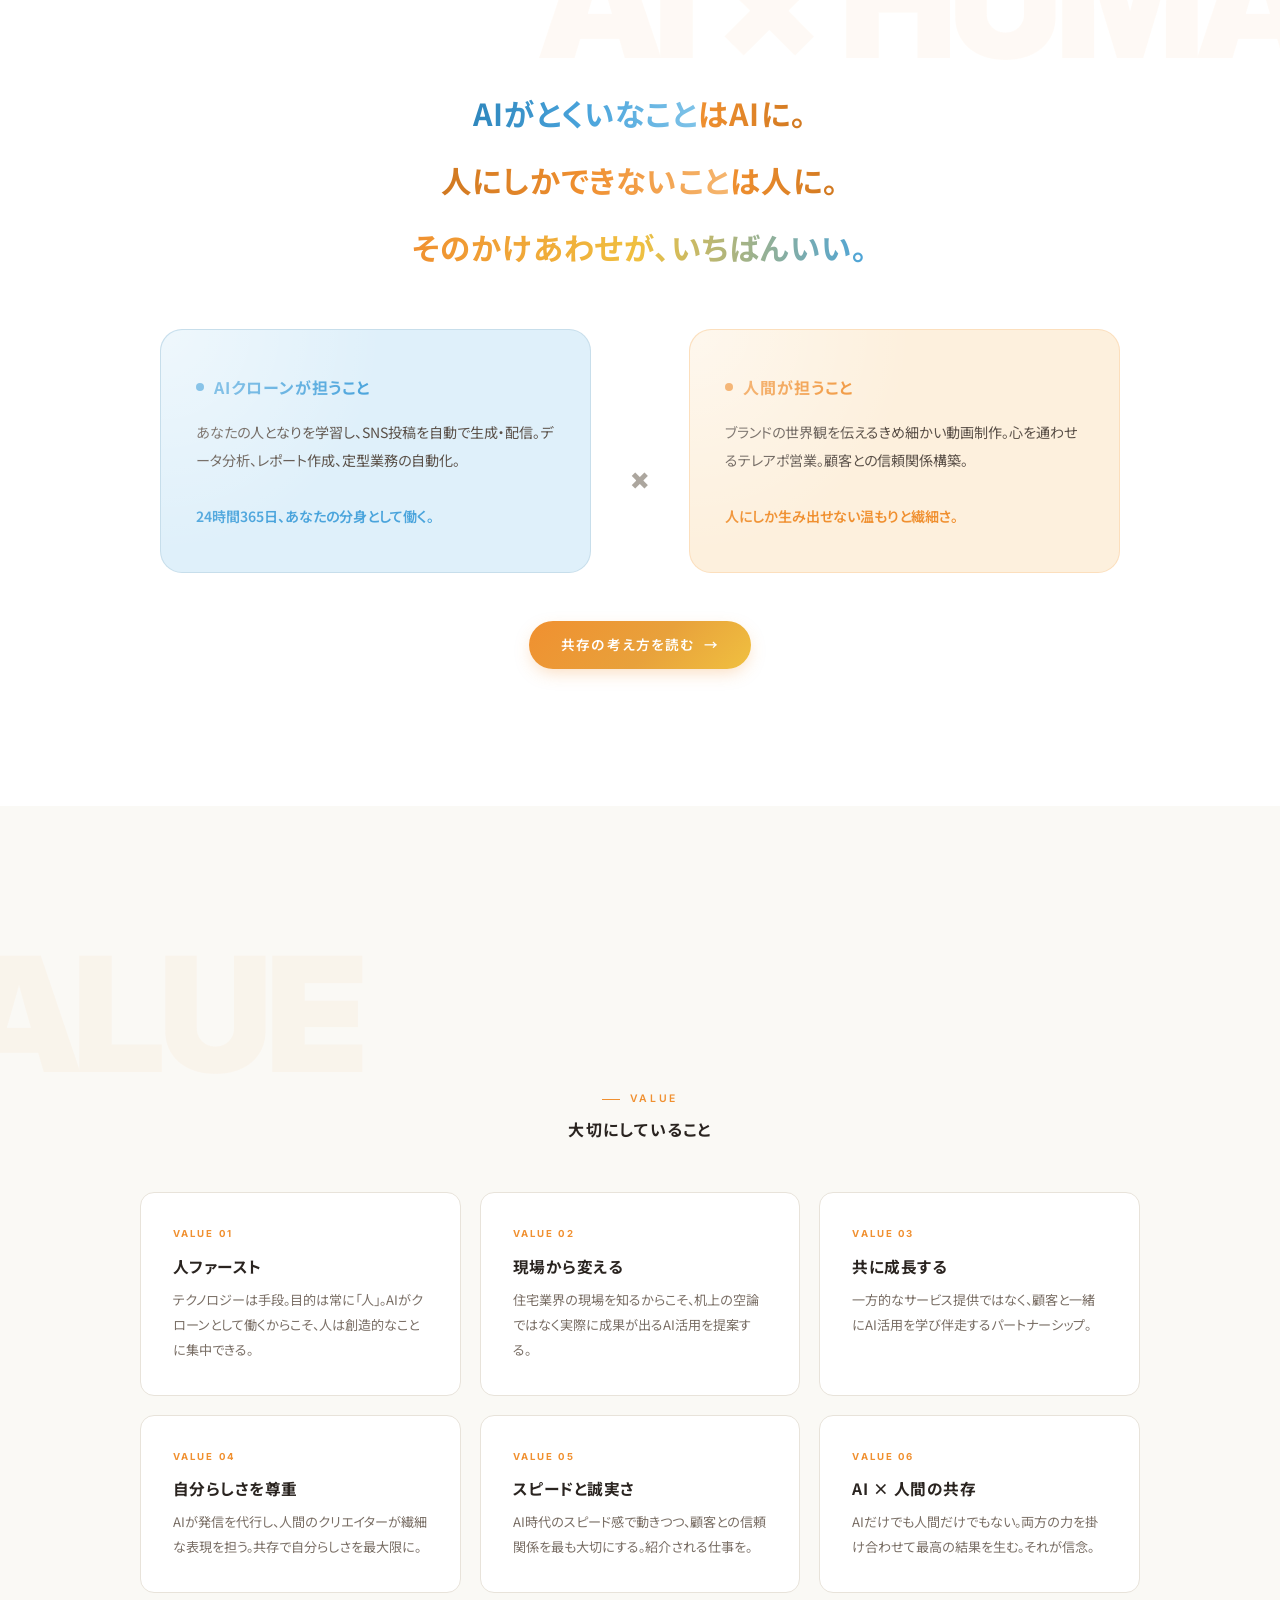
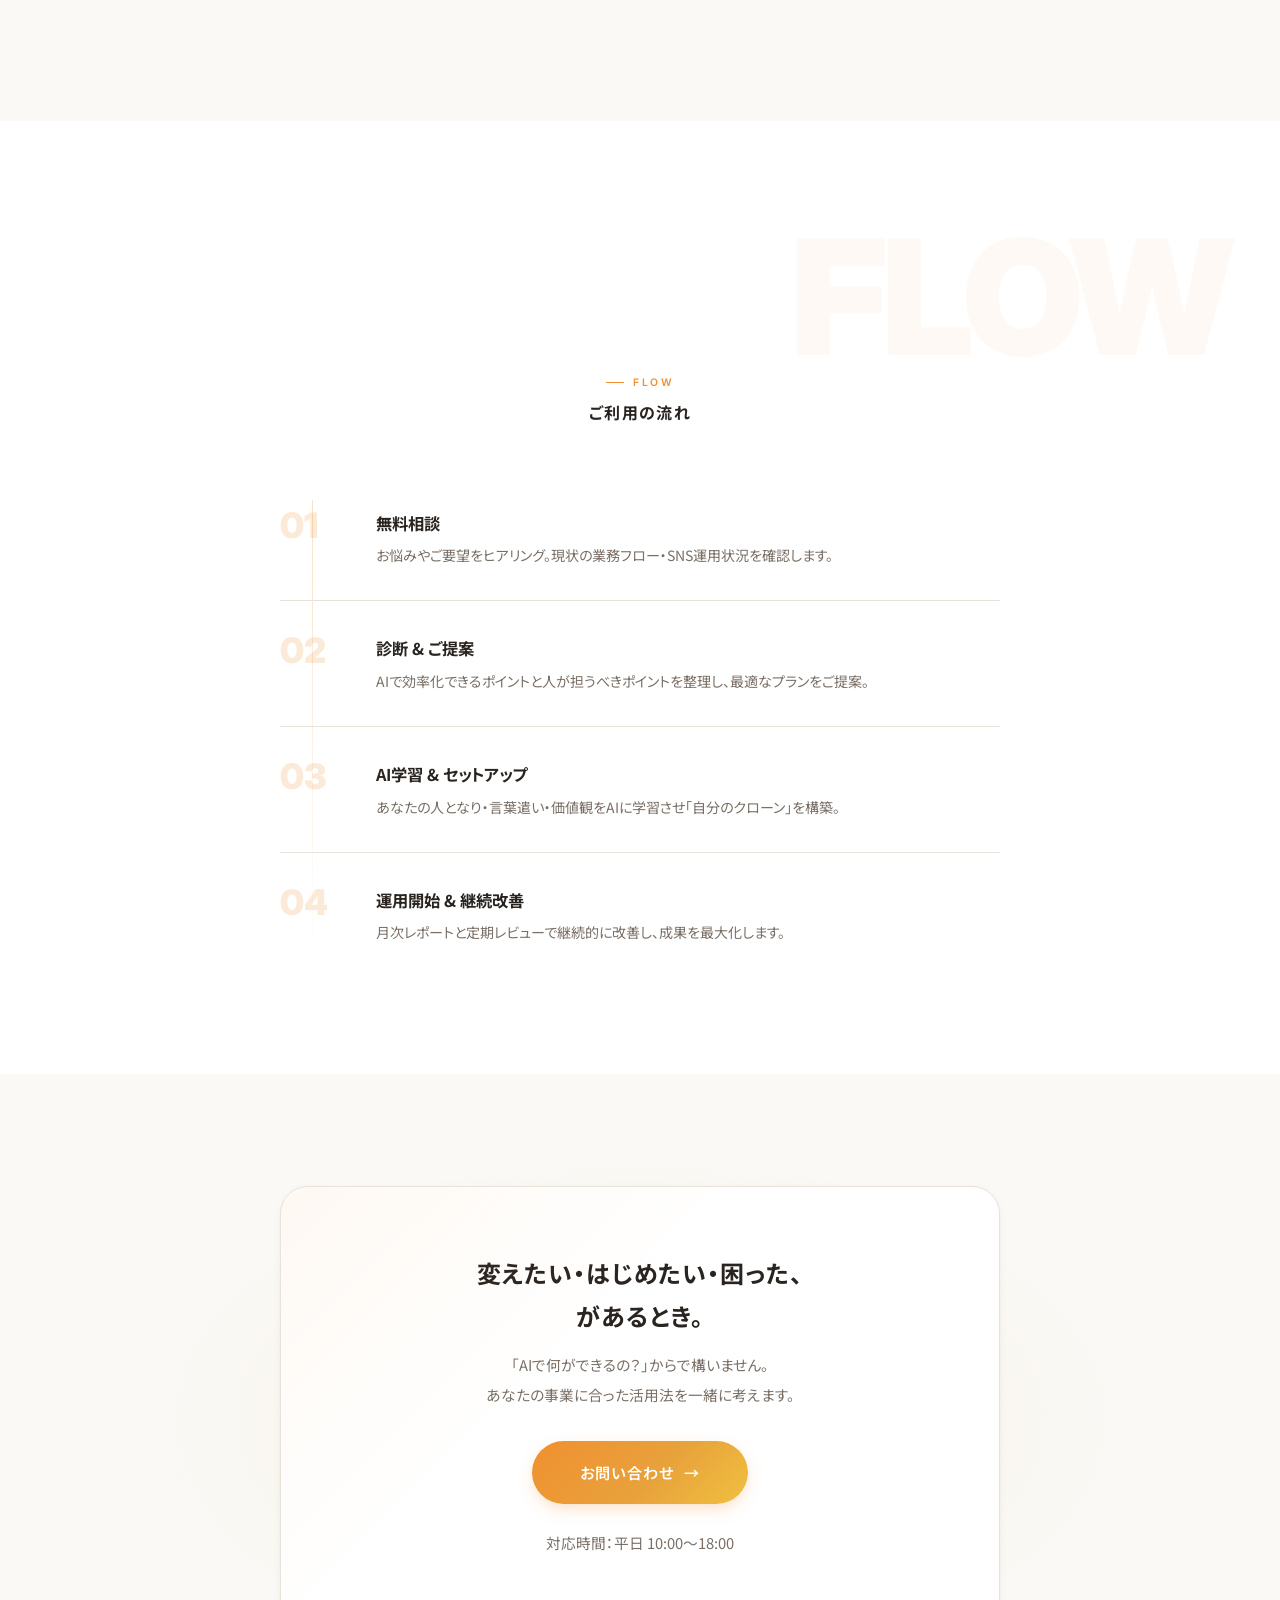
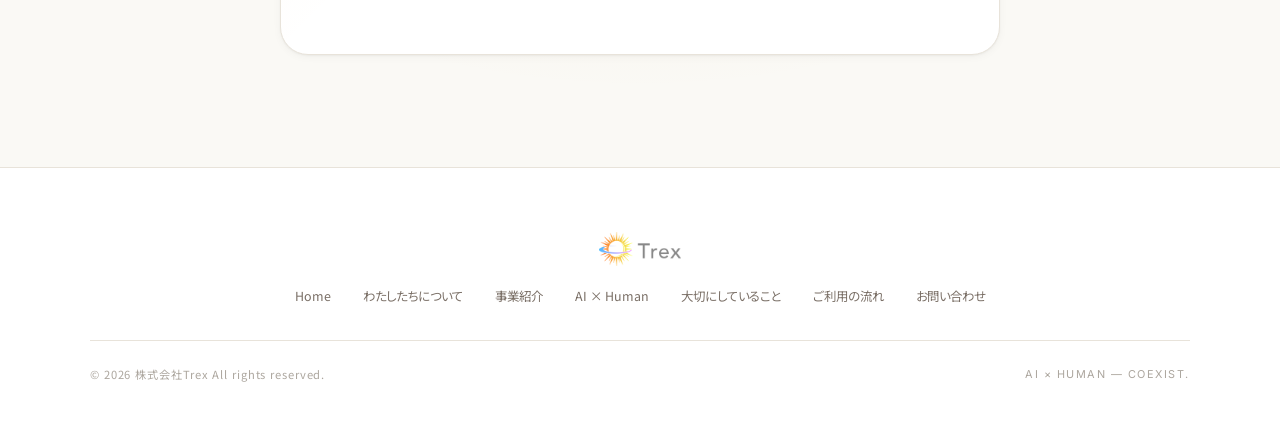
==== commit 0fea513d: "Apply Trex corporate palette (orange/blue/gold from logo)" ====
--- a/index.html
+++ b/index.html
@@ -74,12 +74,12 @@
     <div class="svc-list">
       <div class="svc">
         <div class="svc-vis v-primary">
-          <div class="geo float" style="width:120px;height:120px;background:rgba(143,94,46,.08);top:15%;left:10%;"></div>
-          <div class="geo float" style="width:80px;height:80px;background:rgba(143,94,46,.12);top:50%;left:55%;animation-delay:-2s;"></div>
-          <div class="geo" style="width:50px;height:50px;background:rgba(196,162,116,.15);top:25%;right:15%;"></div>
-          <div class="geo" style="width:35px;height:35px;background:rgba(74,122,148,.1);bottom:20%;left:25%;border-radius:8px;"></div>
-          <div class="geo float" style="width:60px;height:60px;background:rgba(143,94,46,.06);bottom:15%;right:20%;animation-delay:-4s;"></div>
-          <div class="geo" style="width:25px;height:25px;background:rgba(143,94,46,.2);top:65%;left:20%;"></div>
+          <div class="geo float" style="width:120px;height:120px;background:rgba(240,144,48,.08);top:15%;left:10%;"></div>
+          <div class="geo float" style="width:80px;height:80px;background:rgba(240,144,48,.12);top:50%;left:55%;animation-delay:-2s;"></div>
+          <div class="geo" style="width:50px;height:50px;background:rgba(240,192,64,.15);top:25%;right:15%;"></div>
+          <div class="geo" style="width:35px;height:35px;background:rgba(74,164,220,.1);bottom:20%;left:25%;border-radius:8px;"></div>
+          <div class="geo float" style="width:60px;height:60px;background:rgba(240,144,48,.06);bottom:15%;right:20%;animation-delay:-4s;"></div>
+          <div class="geo" style="width:25px;height:25px;background:rgba(240,144,48,.2);top:65%;left:20%;"></div>
           <div class="vis-label" style="color:var(--primary);">AI Clone × SNS</div>
         </div>
         <div class="svc-body">
@@ -92,11 +92,11 @@
 
       <div class="svc">
         <div class="svc-vis v-blue">
-          <div class="geo" style="width:100px;height:100px;background:rgba(74,122,148,.08);top:20%;left:15%;border-radius:16px;"></div>
-          <div class="geo float" style="width:70px;height:70px;background:rgba(74,122,148,.12);top:45%;right:20%;border-radius:12px;"></div>
-          <div class="geo" style="width:45px;height:45px;background:rgba(74,122,148,.16);bottom:20%;left:35%;border-radius:8px;"></div>
-          <div class="geo float" style="width:55px;height:55px;background:rgba(143,94,46,.06);top:15%;right:30%;animation-delay:-3s;"></div>
-          <div class="geo" style="width:30px;height:30px;background:rgba(74,122,148,.2);bottom:30%;right:15%;border-radius:6px;"></div>
+          <div class="geo" style="width:100px;height:100px;background:rgba(74,164,220,.08);top:20%;left:15%;border-radius:16px;"></div>
+          <div class="geo float" style="width:70px;height:70px;background:rgba(74,164,220,.12);top:45%;right:20%;border-radius:12px;"></div>
+          <div class="geo" style="width:45px;height:45px;background:rgba(74,164,220,.16);bottom:20%;left:35%;border-radius:8px;"></div>
+          <div class="geo float" style="width:55px;height:55px;background:rgba(240,144,48,.06);top:15%;right:30%;animation-delay:-3s;"></div>
+          <div class="geo" style="width:30px;height:30px;background:rgba(74,164,220,.2);bottom:30%;right:15%;border-radius:6px;"></div>
           <div class="vis-label" style="color:var(--blue);">AI Efficiency</div>
         </div>
         <div class="svc-body">
@@ -109,12 +109,12 @@
 
       <div class="svc">
         <div class="svc-vis v-pink">
-          <div class="geo" style="width:110px;height:110px;background:rgba(158,106,118,.07);top:15%;left:12%;border-radius:18px;"></div>
-          <div class="geo float" style="width:65px;height:65px;background:rgba(158,106,118,.12);top:50%;right:18%;"></div>
-          <div class="geo" style="width:45px;height:45px;background:rgba(74,122,148,.08);bottom:18%;left:30%;border-radius:10px;"></div>
-          <div class="geo float" style="width:75px;height:75px;background:rgba(158,106,118,.06);top:25%;right:35%;animation-delay:-3s;"></div>
-          <div class="geo" style="width:30px;height:30px;background:rgba(143,94,46,.1);bottom:25%;right:25%;"></div>
-          <div class="geo" style="width:20px;height:20px;background:rgba(158,106,118,.18);top:60%;left:18%;"></div>
+          <div class="geo" style="width:110px;height:110px;background:rgba(232,107,138,.07);top:15%;left:12%;border-radius:18px;"></div>
+          <div class="geo float" style="width:65px;height:65px;background:rgba(232,107,138,.12);top:50%;right:18%;"></div>
+          <div class="geo" style="width:45px;height:45px;background:rgba(74,164,220,.08);bottom:18%;left:30%;border-radius:10px;"></div>
+          <div class="geo float" style="width:75px;height:75px;background:rgba(232,107,138,.06);top:25%;right:35%;animation-delay:-3s;"></div>
+          <div class="geo" style="width:30px;height:30px;background:rgba(240,144,48,.1);bottom:25%;right:25%;"></div>
+          <div class="geo" style="width:20px;height:20px;background:rgba(232,107,138,.18);top:60%;left:18%;"></div>
           <div class="vis-label" style="color:var(--pink);">AI × Creator</div>
         </div>
         <div class="svc-body">
@@ -127,11 +127,11 @@
 
       <div class="svc">
         <div class="svc-vis v-green">
-          <div class="geo" style="width:90px;height:90px;background:rgba(90,138,98,.07);top:20%;left:20%;"></div>
-          <div class="geo float" style="width:60px;height:60px;background:rgba(90,138,98,.12);top:45%;right:22%;border-radius:12px;"></div>
-          <div class="geo" style="width:40px;height:40px;background:rgba(90,138,98,.16);bottom:22%;left:40%;"></div>
-          <div class="geo float" style="width:50px;height:50px;background:rgba(158,106,118,.06);top:18%;right:30%;animation-delay:-4s;"></div>
-          <div class="geo" style="width:30px;height:30px;background:rgba(90,138,98,.2);bottom:30%;right:18%;border-radius:6px;"></div>
+          <div class="geo" style="width:90px;height:90px;background:rgba(107,174,90,.07);top:20%;left:20%;"></div>
+          <div class="geo float" style="width:60px;height:60px;background:rgba(107,174,90,.12);top:45%;right:22%;border-radius:12px;"></div>
+          <div class="geo" style="width:40px;height:40px;background:rgba(107,174,90,.16);bottom:22%;left:40%;"></div>
+          <div class="geo float" style="width:50px;height:50px;background:rgba(232,107,138,.06);top:18%;right:30%;animation-delay:-4s;"></div>
+          <div class="geo" style="width:30px;height:30px;background:rgba(107,174,90,.2);bottom:30%;right:18%;border-radius:6px;"></div>
           <div class="vis-label" style="color:var(--green);">Human Power</div>
         </div>
         <div class="svc-body">
--- a/assets/style.css
+++ b/assets/style.css
@@ -6,16 +6,19 @@
 *, *::before, *::after { margin: 0; padding: 0; box-sizing: border-box; }
 
 :root{
-  /* Refined bronze / cognac palette — premium, desaturated */
-  --primary:#8F5E2E;--primary-dark:#5C3A1A;--primary-light:#C4A274;--primary-pale:#F4ECDF;
-  --primary-ink:#3D2815;
-  --blue:#4A7A94;--blue-pale:#E8F0F5;
+  /* Trex corporate palette — sampled from logo */
+  --primary:#F09030;--primary-dark:#D07820;--primary-light:#F5B670;--primary-pale:#FDF0DD;
+  --primary-ink:#7A4610;
+  --gold:#F0C040;--gold-pale:#FBF1D6;
+  --yellow:#F5D949;
+  --blue:#4AA4DC;--blue-dark:#2F87BD;--blue-pale:#DFF0FA;
+  --coral:#E76B4C;--coral-pale:#FAE4DA;
   --purple:#7A6B95;--purple-pale:#EEEAF3;
-  --pink:#9E6A76;--pink-pale:#F2E8EC;
-  --green:#5A8A62;--green-pale:#E8F0EA;
-  --bg:#FBF9F5;--bg-deep:#F0EBE0;--white:#FFFFFF;
-  --text:#1A1410;--text-mid:#4A423C;--text-light:#7A6F66;--text-lighter:#A9A19A;
-  --border:#E3E0D9;--border-strong:#D2CFC5;
+  --pink:#E86B8A;--pink-pale:#FAE0E7;
+  --green:#6BAE5A;--green-pale:#E4F0DC;
+  --bg:#FAF9F5;--bg-deep:#F2EBDE;--white:#FFFFFF;
+  --text:#2A2420;--text-mid:#5A5048;--text-light:#7A6F66;--text-lighter:#ACA69E;
+  --border:#E8E3DA;--border-strong:#D6CFC2;
   --shadow-sm:0 1px 2px rgba(20,15,10,.04),0 2px 8px rgba(20,15,10,.04);
   --shadow-md:0 4px 14px rgba(20,15,10,.06),0 12px 32px rgba(20,15,10,.05);
   --shadow-lg:0 8px 28px rgba(20,15,10,.08),0 24px 64px rgba(20,15,10,.07);
@@ -43,7 +46,7 @@
 /* ===== Scroll progress bar ===== */
 .scroll-progress{position:fixed;top:0;left:0;height:2px;width:0;
   background:linear-gradient(90deg,var(--primary-light),var(--primary),var(--primary-dark));
-  z-index:1001;transition:width .1s linear;box-shadow:0 0 10px rgba(143,94,46,.4);}
+  z-index:1001;transition:width .1s linear;box-shadow:0 0 10px rgba(240,144,48,.4);}
 
 /* ===== Custom cursor dot ===== */
 .cursor-dot{position:fixed;top:0;left:0;width:8px;height:8px;border-radius:50%;
@@ -68,7 +71,7 @@
 .logo{display:flex;align-items:center;gap:.6rem;text-decoration:none;}
 .logo img{height:40px;width:auto;transition:height .5s var(--ease),filter .3s;}
 nav.scrolled .logo img{height:32px;}
-.logo:hover img{filter:drop-shadow(0 4px 10px rgba(143,94,46,.25));}
+.logo:hover img{filter:drop-shadow(0 4px 10px rgba(240,144,48,.25));}
 .logo span{font-size:.6rem;font-weight:400;color:var(--text-light);letter-spacing:.15em;}
 
 .nav-links{display:flex;gap:2.4rem;list-style:none;align-items:center;}
@@ -79,14 +82,15 @@
   transition:width .4s var(--ease);border-radius:2px;}
 .nav-links a:hover,.nav-links a.active{color:var(--primary);}
 .nav-links a:hover::after,.nav-links a.active::after{width:100%;}
-.nav-cta{background:var(--primary)!important;color:#fff!important;padding:.55rem 1.6rem;
-  border-radius:999px;transition:all .3s!important;overflow:hidden;position:relative;}
+.nav-cta{background:linear-gradient(135deg,var(--primary) 0%,#E8A13B 55%,var(--gold) 100%)!important;color:#fff!important;padding:.55rem 1.6rem;
+  border-radius:999px;transition:all .3s!important;overflow:hidden;position:relative;
+  box-shadow:0 4px 14px -4px rgba(240,144,48,.4);}
 .nav-cta::after{display:none!important;}
 .nav-cta::before{content:'';position:absolute;top:0;left:-100%;width:100%;height:100%;
-  background:linear-gradient(120deg,transparent,rgba(255,255,255,.35),transparent);
+  background:linear-gradient(120deg,transparent,rgba(255,255,255,.45),transparent);
   transition:left .7s var(--ease);}
-.nav-cta:hover{background:var(--primary-dark)!important;transform:translateY(-1px);
-  box-shadow:0 8px 22px rgba(143,94,46,.28);}
+.nav-cta:hover{filter:brightness(1.04);transform:translateY(-1px);
+  box-shadow:0 10px 24px -4px rgba(240,144,48,.45);}
 .nav-cta:hover::before{left:100%;}
 
 .ham{display:none;background:none;border:none;cursor:pointer;width:28px;height:20px;position:relative;}
@@ -98,10 +102,10 @@
   position:relative;overflow:hidden;padding:0 2rem;}
 .hero-bg-shapes{position:absolute;inset:0;pointer-events:none;overflow:hidden;}
 .hero-bg-shapes .shape{position:absolute;border-radius:50%;opacity:0;animation:floatShape 20s ease-in-out infinite;filter:blur(.5px);}
-.hero-bg-shapes .s1{width:320px;height:320px;background:radial-gradient(circle,rgba(143,94,46,.08),transparent 70%);top:8%;left:-5%;animation-delay:0s;}
-.hero-bg-shapes .s2{width:220px;height:220px;background:radial-gradient(circle,rgba(90,140,168,.06),transparent 70%);top:58%;right:3%;animation-delay:-7s;}
-.hero-bg-shapes .s3{width:280px;height:280px;background:radial-gradient(circle,rgba(184,122,136,.05),transparent 70%);bottom:8%;left:28%;animation-delay:-13s;}
-.hero-bg-shapes .s4{width:160px;height:160px;background:radial-gradient(circle,rgba(143,94,46,.05),transparent 70%);top:18%;right:22%;animation-delay:-4s;}
+.hero-bg-shapes .s1{width:320px;height:320px;background:radial-gradient(circle,rgba(240,144,48,.08),transparent 70%);top:8%;left:-5%;animation-delay:0s;}
+.hero-bg-shapes .s2{width:220px;height:220px;background:radial-gradient(circle,rgba(74,164,220,.07),transparent 70%);top:58%;right:3%;animation-delay:-7s;}
+.hero-bg-shapes .s3{width:280px;height:280px;background:radial-gradient(circle,rgba(240,192,64,.06),transparent 70%);bottom:8%;left:28%;animation-delay:-13s;}
+.hero-bg-shapes .s4{width:160px;height:160px;background:radial-gradient(circle,rgba(240,144,48,.05),transparent 70%);top:18%;right:22%;animation-delay:-4s;}
 
 /* subtle dotted grid in hero */
 .hero::before{content:'';position:absolute;inset:0;
@@ -133,18 +137,18 @@
 
 .hero-mission{font-size:clamp(.85rem,1.6vw,1.05rem);color:var(--text-mid);line-height:2.4;letter-spacing:.06em;font-weight:300;margin-top:2.5rem;}
 .hero-mission em{font-style:normal;font-weight:500;color:var(--text);
-  background:linear-gradient(transparent 65%,rgba(143,94,46,.18) 65%);padding:0 .08em;}
+  background:linear-gradient(transparent 65%,rgba(240,144,48,.18) 65%);padding:0 .08em;}
 .hero-mission .hm-line{display:block;opacity:0;transform:translateY(30px) scale(.92);filter:blur(6px);transition:all .8s var(--ease);}
 .hero-mission.show .hm-line{opacity:1;transform:translateY(0) scale(1);filter:blur(0);}
 
 .hero-badges{display:flex;gap:.6rem;justify-content:center;flex-wrap:wrap;margin-top:2.5rem;}
 .hero-badges .badge{padding:.45rem 1.2rem;border-radius:999px;font-size:.72rem;font-weight:600;
-  letter-spacing:.06em;border:1.5px solid rgba(143,94,46,.22);background:rgba(251,243,232,.55);
+  letter-spacing:.06em;border:1.5px solid rgba(240,144,48,.22);background:rgba(251,243,232,.55);
   color:var(--primary-dark);transition:all .4s var(--ease);
   opacity:0;transform:translateY(20px) scale(.8);filter:blur(4px);cursor:default;}
 .hero-badges .badge.in{opacity:1;transform:translateY(0) scale(1);filter:blur(0);}
 .hero-badges .badge:hover{background:var(--primary);color:#fff;border-color:var(--primary);
-  transform:translateY(-3px);box-shadow:0 10px 22px -6px rgba(143,94,46,.35);}
+  transform:translateY(-3px);box-shadow:0 10px 22px -6px rgba(240,144,48,.35);}
 
 .scroll-ind{position:absolute;bottom:2rem;left:50%;transform:translateX(-50%);
   display:flex;flex-direction:column;align-items:center;gap:.6rem;
@@ -171,7 +175,7 @@
   background:linear-gradient(90deg,transparent,var(--border),transparent);}
 .page-hero .pg-en{font-family:'Inter';font-size:clamp(3.2rem,10vw,6.8rem);font-weight:900;
   letter-spacing:-.02em;line-height:.95;margin:.8rem 0 .4rem;
-  background:linear-gradient(120deg,var(--primary-dark) 0%,var(--primary) 40%,var(--primary-light) 60%,var(--primary-dark) 100%);
+  background:linear-gradient(120deg,var(--primary-dark) 0%,var(--primary) 30%,var(--gold) 55%,var(--primary) 80%,var(--primary-dark) 100%);
   background-size:200% 100%;-webkit-background-clip:text;background-clip:text;
   -webkit-text-fill-color:transparent;animation:shimmerText 8s ease-in-out infinite;}
 .page-hero .pg-ja{font-size:.95rem;font-weight:500;letter-spacing:.2em;color:var(--text-mid);}
@@ -195,7 +199,7 @@
 .mission-text .mc.lit{opacity:1;transform:translate(0,0) rotate(0deg) scale(1);filter:blur(0);}
 .mission-text .mc.sp-m{width:.25em;}
 .mission-text em{font-style:normal;font-weight:500;color:var(--primary-dark);
-  background:linear-gradient(transparent 65%,rgba(143,94,46,.18) 65%);padding:0 .08em;}
+  background:linear-gradient(transparent 65%,rgba(240,144,48,.18) 65%);padding:0 .08em;}
 
 /* ===== SERVICE ===== */
 .service-sec{padding:6rem 0 8rem;}
@@ -224,11 +228,11 @@
   opacity:0;transform:scale(.8);transition:all .6s var(--ease) .5s;}
 .svc-vis.anim .vis-label{opacity:1;transform:scale(1);}
 
-.v-primary{background:linear-gradient(135deg,#F3E6D1,#FBF6EC);}
-.v-blue{background:linear-gradient(135deg,#DCE8EF,#EEF4F8);}
+.v-primary{background:linear-gradient(135deg,#FDEBCE,#FDF7EA);}
+.v-blue{background:linear-gradient(135deg,#DFF0FA,#F0F9FE);}
 .v-purple{background:linear-gradient(135deg,#E8E2EE,#F5F3F8);}
-.v-pink{background:linear-gradient(135deg,#EFE0E6,#F9F1F4);}
-.v-green{background:linear-gradient(135deg,#DEE9DF,#F0F6F1);}
+.v-pink{background:linear-gradient(135deg,#FAE0E7,#FDF2F5);}
+.v-green{background:linear-gradient(135deg,#E4F0DC,#F2F8EC);}
 
 .svc-body{opacity:0;transform:translateY(30px);transition:all .9s var(--ease);}
 .svc-body.vis{opacity:1;transform:translateY(0);}
@@ -263,10 +267,10 @@
 .coexist-sec{padding:8rem 2rem;background:var(--white);text-align:center;overflow:hidden;}
 .coexist-sec h2{font-size:clamp(1.3rem,2.8vw,1.9rem);font-weight:700;line-height:2.2;margin-bottom:3rem;letter-spacing:.04em;}
 .coexist-sec h2 em{font-style:normal;}
-.coexist-sec h2 em.c-ai{background:linear-gradient(90deg,#4A7A94,#6B92AC,#7A6B95);-webkit-background-clip:text;-webkit-text-fill-color:transparent;background-clip:text;}
-.coexist-sec h2 em.c-hu{background:linear-gradient(90deg,#5C3A1A,#8F5E2E,#C4A274);-webkit-background-clip:text;-webkit-text-fill-color:transparent;background-clip:text;}
-.coexist-sec h2 .c-mid{background:linear-gradient(90deg,#8F5E2E,#5C3A1A);-webkit-background-clip:text;-webkit-text-fill-color:transparent;background-clip:text;}
-.coexist-sec h2 .c-last{background:linear-gradient(90deg,#8F5E2E,#7A6B95,#4A7A94);-webkit-background-clip:text;-webkit-text-fill-color:transparent;background-clip:text;}
+.coexist-sec h2 em.c-ai{background:linear-gradient(90deg,#2F87BD,#4AA4DC,#7FC3E8);-webkit-background-clip:text;-webkit-text-fill-color:transparent;background-clip:text;}
+.coexist-sec h2 em.c-hu{background:linear-gradient(90deg,#D07820,#F09030,#F5B670);-webkit-background-clip:text;-webkit-text-fill-color:transparent;background-clip:text;}
+.coexist-sec h2 .c-mid{background:linear-gradient(90deg,#F09030,#D07820);-webkit-background-clip:text;-webkit-text-fill-color:transparent;background-clip:text;}
+.coexist-sec h2 .c-last{background:linear-gradient(90deg,#F09030,#F0C040,#4AA4DC);-webkit-background-clip:text;-webkit-text-fill-color:transparent;background-clip:text;}
 
 .co-grid{display:grid;grid-template-columns:1fr 50px 1fr;gap:1.5rem;max-width:960px;margin:0 auto;align-items:stretch;}
 .co-card{padding:2.6rem 2.2rem;border-radius:var(--r-lg);text-align:left;opacity:0;
@@ -275,7 +279,7 @@
 .co-card::after{content:'';position:absolute;inset:0;border-radius:inherit;pointer-events:none;
   background:radial-gradient(circle at 0% 0%,rgba(255,255,255,.5),transparent 45%);}
 .co-card.ai{background:var(--blue-pale);transform:translateX(-50px);border-color:rgba(90,140,168,.18);}
-.co-card.hu{background:var(--primary-pale);transform:translateX(50px);border-color:rgba(143,94,46,.18);}
+.co-card.hu{background:var(--primary-pale);transform:translateX(50px);border-color:rgba(240,144,48,.18);}
 .co-card.vis{opacity:1;transform:translateX(0);}
 .co-card h3{font-size:1rem;font-weight:700;margin-bottom:1rem;letter-spacing:.06em;display:inline-flex;align-items:center;gap:.6rem;}
 .co-card h3::before{content:'';width:8px;height:8px;border-radius:50%;background:currentColor;}
@@ -324,24 +328,26 @@
 /* ===== CTA ===== */
 .cta-sec{padding:7rem 2rem;text-align:center;position:relative;overflow:hidden;}
 .cta-sec::before{content:'';position:absolute;inset:0;
-  background:radial-gradient(ellipse at 50% 50%,rgba(143,94,46,.08),transparent 55%);pointer-events:none;}
+  background:radial-gradient(ellipse at 50% 50%,rgba(240,144,48,.08),transparent 55%);pointer-events:none;}
 .cta-box{max-width:720px;margin:0 auto;padding:4rem 3rem;border-radius:var(--r-xl);
   background:var(--white);border:1px solid var(--border);position:relative;
   opacity:0;transform:translateY(20px);transition:all .8s var(--ease);
   box-shadow:var(--shadow-sm);}
 .cta-box.vis{opacity:1;transform:translateY(0);}
 .cta-box::before{content:'';position:absolute;inset:0;border-radius:inherit;pointer-events:none;
-  background:linear-gradient(135deg,rgba(143,94,46,.06),transparent 40%);}
+  background:linear-gradient(135deg,rgba(240,144,48,.06),transparent 40%);}
 .cta-box h2{font-size:1.5rem;font-weight:700;margin-bottom:.8rem;line-height:1.8;letter-spacing:.04em;}
 .cta-box>p{color:var(--text-light);font-size:.92rem;margin-bottom:2rem;line-height:2;}
-.cta-btn{display:inline-block;padding:1.05rem 3rem;border-radius:999px;background:var(--primary);
+.cta-btn{display:inline-block;padding:1.05rem 3rem;border-radius:999px;
+  background:linear-gradient(135deg,var(--primary) 0%,#E8A13B 55%,var(--gold) 100%);
   color:#fff;text-decoration:none;font-weight:600;font-size:.95rem;
-  transition:all .4s var(--ease);letter-spacing:.08em;position:relative;overflow:hidden;z-index:1;}
+  transition:all .4s var(--ease);letter-spacing:.08em;position:relative;overflow:hidden;z-index:1;
+  box-shadow:0 6px 18px -4px rgba(240,144,48,.35);}
 .cta-btn::before{content:'';position:absolute;top:0;left:-100%;width:100%;height:100%;
-  background:linear-gradient(120deg,transparent,rgba(255,255,255,.4),transparent);
+  background:linear-gradient(120deg,transparent,rgba(255,255,255,.45),transparent);
   transition:left .7s var(--ease);z-index:-1;}
 .cta-btn::after{content:'→';margin-left:.6rem;transition:transform .3s var(--ease);display:inline-block;}
-.cta-btn:hover{background:var(--primary-dark);transform:translateY(-2px);box-shadow:0 14px 32px rgba(143,94,46,.28);}
+.cta-btn:hover{filter:brightness(1.05);transform:translateY(-2px);box-shadow:0 16px 34px -6px rgba(240,144,48,.45);}
 .cta-btn:hover::before{left:100%;}
 .cta-btn:hover::after{transform:translateX(4px);}
 .cta-sm{margin-top:1rem;font-size:.75rem;color:var(--text-lighter);}
@@ -364,7 +370,7 @@
   background:var(--bg);font-family:inherit;font-size:.9rem;color:var(--text);
   transition:border-color .3s,box-shadow .3s,background .3s;}
 .contact-form input:focus,.contact-form textarea:focus,.contact-form select:focus{
-  outline:none;border-color:var(--primary);background:var(--white);box-shadow:0 0 0 4px rgba(143,94,46,.12);}
+  outline:none;border-color:var(--primary);background:var(--white);box-shadow:0 0 0 4px rgba(240,144,48,.12);}
 .contact-form textarea{min-height:140px;resize:vertical;line-height:1.8;}
 .contact-form .submit{display:flex;align-items:center;justify-content:center;gap:1rem;margin-top:2rem;flex-wrap:wrap;}
 .contact-note{font-size:.78rem;color:var(--text-light);line-height:1.9;margin-top:1rem;text-align:center;}
